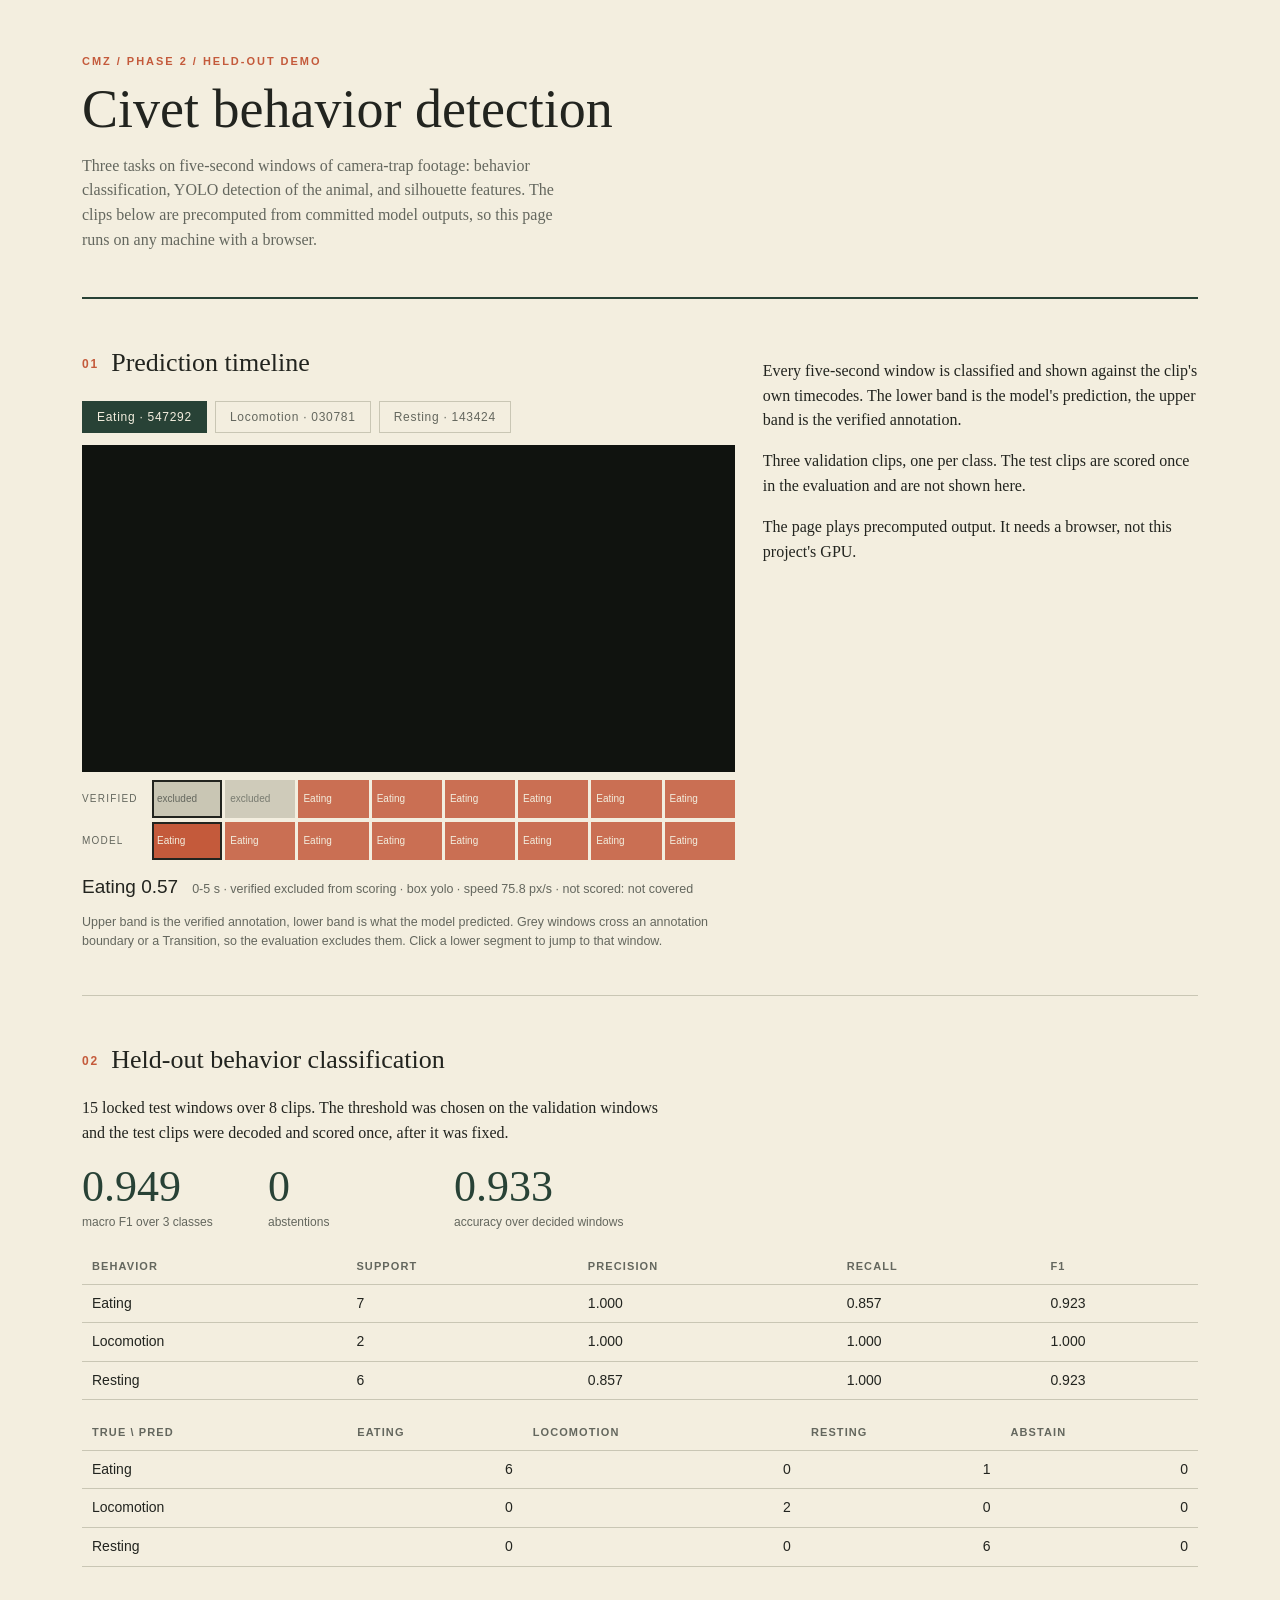
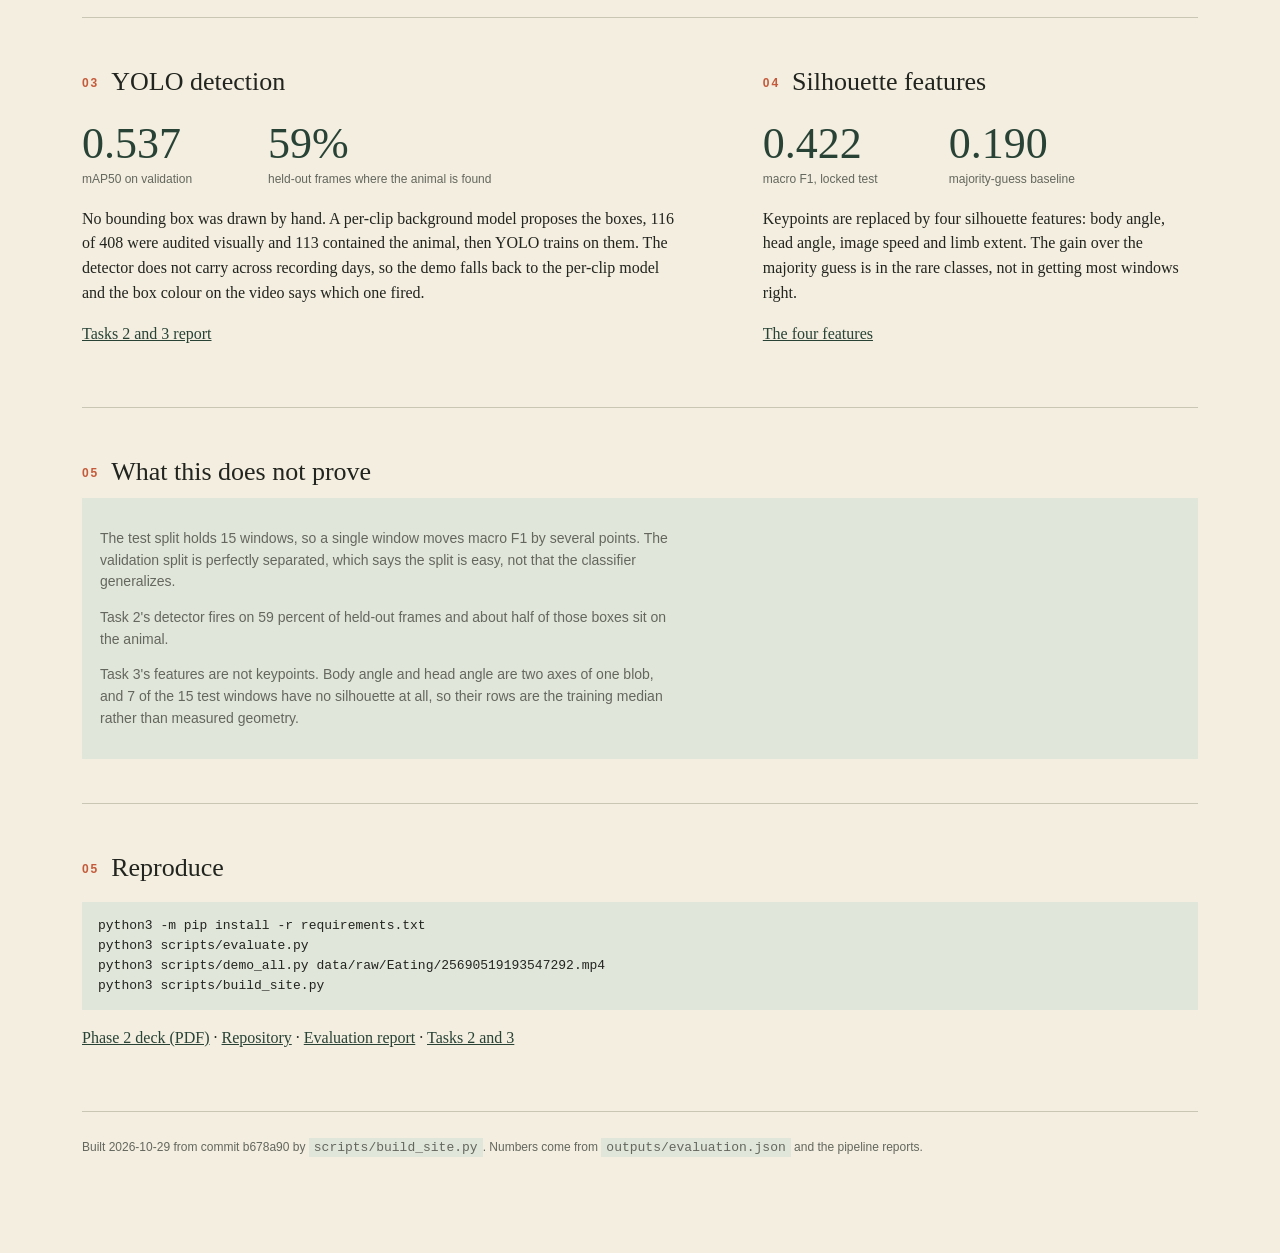
==== site/index.html @ 17f4cde3 "feat: publish a static demo site for the presentation The demo needs the GPU, torch, ultralytics and" ====
<!doctype html>
<html lang="en">
<head>
<meta charset="utf-8">
<meta name="viewport" content="width=device-width, initial-scale=1">
<title>Civet behavior detection: held-out demo</title>
<style>
  :root { --bg:#F3EEDF; --panel:#E1E6DA; --forest:#284236; --rust:#C45A3B; --moss:#87966F;
           --ink:#22241F; --muted:#64675E; --rule:#C9C6B4; }
  * { box-sizing:border-box; }
  body { margin:0; background:var(--bg); color:var(--ink);
    font:16px/1.55 "Iowan Old Style", "Palatino Linotype", Palatino, Georgia, serif; }
  .serif { font-family:inherit; }
  .sans { font-family:"Helvetica Neue", Inter, system-ui, sans-serif; }
  .wrap { max-width:1180px; margin:0 auto; padding:0 32px 96px; }
  header { padding:56px 0 28px; border-bottom:2px solid var(--forest); }
  .kicker { font:600 11px/1 "Helvetica Neue", sans-serif; letter-spacing:.18em;
    text-transform:uppercase; color:var(--rust); }
  h1 { font-size:clamp(34px,4.4vw,54px); line-height:1.05; margin:14px 0 12px; font-weight:400; }
  .lead { max-width:62ch; color:var(--muted); }
  h2 { font-size:26px; font-weight:400; margin:0 0 6px; }
  h2 .num { color:var(--rust); font:600 12px/1 "Helvetica Neue", sans-serif;
    letter-spacing:.16em; margin-right:12px; vertical-align:3px; }
  section { padding:44px 0; border-bottom:1px solid var(--rule); }
  section p { max-width:74ch; }
  .row { display:grid; grid-template-columns:1.35fr .9fr; gap:28px; align-items:start; }
  @media (max-width:900px) { .row { grid-template-columns:1fr; } }
  .tabs { display:flex; gap:8px; flex-wrap:wrap; margin:18px 0 12px; }
  .tab { font:500 12px/1 "Helvetica Neue", sans-serif; letter-spacing:.06em; padding:9px 14px;
    border:1px solid var(--rule); background:transparent; color:var(--muted); cursor:pointer; }
  .tab.on { background:var(--forest); border-color:var(--forest); color:var(--bg); }
  .stage { display:none; }
  .stage.on { display:block; }
  video { width:100%; display:block; background:#10130F; }
  .timeline { margin-top:8px; display:grid; gap:4px; }
  .band { display:grid; grid-template-columns:62px 1fr; gap:8px; align-items:center; }
  .bl { font:500 10px/1 "Helvetica Neue", sans-serif; letter-spacing:.12em; text-transform:uppercase;
    color:var(--muted); }
  .segs { display:flex; gap:3px; }
  .seg { flex:1 1 0; height:38px; border:0; padding:0 5px; cursor:pointer; background:var(--c);
    color:#F3EEDF; font:500 10px/1.15 "Helvetica Neue", sans-serif; text-align:left;
    display:flex; align-items:center; overflow:hidden; opacity:.85; }
  .seg.excluded { background:var(--rule); color:var(--muted); cursor:default; }
  .seg.current { opacity:1; outline:2px solid var(--ink); outline-offset:-2px; }
  .readout { display:flex; align-items:baseline; gap:14px; flex-wrap:wrap; margin-top:12px;
    font-family:"Helvetica Neue", sans-serif; }
  .readout b { font-size:19px; font-weight:500; color:var(--ink); }
  .readout span { font-size:12.5px; line-height:1.5; color:var(--muted); }
  .readout .meta { flex:1 1 300px; }
  table { width:100%; border-collapse:collapse; margin:16px 0 6px;
    font:14px/1.4 "Helvetica Neue", sans-serif; }
  th, td { text-align:left; padding:9px 10px; border-bottom:1px solid var(--rule); }
  th { font-size:11px; letter-spacing:.1em; text-transform:uppercase; color:var(--muted);
    font-weight:600; }
  td.num { text-align:right; font-variant-numeric:tabular-nums; }
  td.dim { color:var(--muted); }
  .big { display:flex; gap:36px; flex-wrap:wrap; margin:20px 0 8px; }
  .big div { min-width:150px; }
  .big b { display:block; font-size:44px; line-height:1; font-weight:400; color:var(--forest); }
  .big span { font:12px/1.4 "Helvetica Neue", sans-serif; color:var(--muted); }
  .note { background:var(--panel); padding:16px 18px; font-size:14px; color:var(--muted);
    font-family:"Helvetica Neue", sans-serif; }
  code { font:13px/1.4 ui-monospace, "SF Mono", Menlo, monospace; background:var(--panel);
    padding:2px 5px; }
  pre { background:var(--panel); padding:14px 16px; overflow:auto; font-size:13px; }
  footer { padding-top:26px; font:12px/1.6 "Helvetica Neue", sans-serif; color:var(--muted); }
  a { color:var(--forest); }
</style>
</head>
<body>
<div class="wrap">
<header>
  <div class="kicker">CMZ / Phase 2 / held-out demo</div>
  <h1>Civet behavior detection</h1>
  <p class="lead">Three tasks on five-second windows of camera-trap footage: behavior
  classification, YOLO detection of the animal, and silhouette features. The clips below
  are precomputed from committed model outputs, so this page runs on any machine with a browser.</p>
</header>

<section>
  <div class="row">
    <div>
      <h2><span class="num">01</span>Prediction timeline</h2>
      <div class="tabs"><button class="tab" data-clip="25690519193547292" title="25690519193547292">Eating &middot; 547292</button>
<button class="tab" data-clip="25690518091030781" title="25690518091030781">Locomotion &middot; 030781</button>
<button class="tab" data-clip="25690519195143424" title="25690519195143424">Resting &middot; 143424</button></div>
      <div class="stage" data-clip="25690519193547292">
  <video src="media/25690519193547292.mp4" muted loop playsinline preload="metadata"></video>
  <div class="timeline">
    <div class="band"><span class="bl">verified</span><div class="segs"><span class="seg excluded" title="0.0-5.0 s: not_covered"><span>excluded</span></span><span class="seg excluded" title="5.0-10.0 s: not_covered"><span>excluded</span></span><span class="seg" style="--c:#C45A3B" title="10.0-15.0 s: Eating"><span>Eating</span></span><span class="seg" style="--c:#C45A3B" title="15.0-20.0 s: Eating"><span>Eating</span></span><span class="seg" style="--c:#C45A3B" title="20.0-25.0 s: Eating"><span>Eating</span></span><span class="seg" style="--c:#C45A3B" title="25.0-30.0 s: Eating"><span>Eating</span></span><span class="seg" style="--c:#C45A3B" title="30.0-35.0 s: Eating"><span>Eating</span></span><span class="seg" style="--c:#C45A3B" title="35.0-40.0 s: Eating"><span>Eating</span></span></div></div>
    <div class="band"><span class="bl">model</span><div class="segs"><button class="seg" data-at="0.0" style="--c:#C45A3B" title="0.0-5.0 s: Eating 0.57"><span>Eating</span></button><button class="seg" data-at="5.0" style="--c:#C45A3B" title="5.0-10.0 s: Eating 0.71"><span>Eating</span></button><button class="seg" data-at="10.0" style="--c:#C45A3B" title="10.0-15.0 s: Eating 0.71"><span>Eating</span></button><button class="seg" data-at="15.0" style="--c:#C45A3B" title="15.0-20.0 s: Eating 0.71"><span>Eating</span></button><button class="seg" data-at="20.0" style="--c:#C45A3B" title="20.0-25.0 s: Eating 0.70"><span>Eating</span></button><button class="seg" data-at="25.0" style="--c:#C45A3B" title="25.0-30.0 s: Eating 0.65"><span>Eating</span></button><button class="seg" data-at="30.0" style="--c:#C45A3B" title="30.0-35.0 s: Eating 0.69"><span>Eating</span></button><button class="seg" data-at="35.0" style="--c:#C45A3B" title="35.0-40.0 s: Eating 0.67"><span>Eating</span></button></div></div>
  </div>
  <div class="readout"><b class="now">-</b><span class="meta"></span></div>
</div>
<div class="stage" data-clip="25690518091030781">
  <video src="media/25690518091030781.mp4" muted loop playsinline preload="metadata"></video>
  <div class="timeline">
    <div class="band"><span class="bl">verified</span><div class="segs"><span class="seg" style="--c:#87966F" title="0.0-5.0 s: Locomotion"><span>Locomotion</span></span><span class="seg excluded" title="5.0-10.0 s: not_covered"><span>excluded</span></span></div></div>
    <div class="band"><span class="bl">model</span><div class="segs"><button class="seg" data-at="0.0" style="--c:#87966F" title="0.0-5.0 s: Locomotion 0.48"><span>Locomotion</span></button><button class="seg" data-at="5.0" style="--c:#87966F" title="5.0-10.0 s: Locomotion 0.49"><span>Locomotion</span></button></div></div>
  </div>
  <div class="readout"><b class="now">-</b><span class="meta"></span></div>
</div>
<div class="stage" data-clip="25690519195143424">
  <video src="media/25690519195143424.mp4" muted loop playsinline preload="metadata"></video>
  <div class="timeline">
    <div class="band"><span class="bl">verified</span><div class="segs"><span class="seg excluded" title="0.0-5.0 s: not_covered"><span>excluded</span></span><span class="seg excluded" title="5.0-10.0 s: not_covered"><span>excluded</span></span><span class="seg excluded" title="10.0-15.0 s: non_class_label"><span>excluded</span></span><span class="seg excluded" title="15.0-20.0 s: non_class_label"><span>excluded</span></span><span class="seg excluded" title="20.0-25.0 s: not_covered"><span>excluded</span></span><span class="seg" style="--c:#284236" title="25.0-30.0 s: Resting"><span>Resting</span></span><span class="seg" style="--c:#284236" title="30.0-35.0 s: Resting"><span>Resting</span></span><span class="seg" style="--c:#284236" title="35.0-40.0 s: Resting"><span>Resting</span></span></div></div>
    <div class="band"><span class="bl">model</span><div class="segs"><button class="seg" data-at="0.0" style="--c:#284236" title="0.0-5.0 s: Resting 0.80"><span>Resting</span></button><button class="seg" data-at="5.0" style="--c:#284236" title="5.0-10.0 s: Resting 0.84"><span>Resting</span></button><button class="seg" data-at="10.0" style="--c:#284236" title="10.0-15.0 s: Resting 0.84"><span>Resting</span></button><button class="seg" data-at="15.0" style="--c:#284236" title="15.0-20.0 s: Resting 0.87"><span>Resting</span></button><button class="seg" data-at="20.0" style="--c:#284236" title="20.0-25.0 s: Resting 0.85"><span>Resting</span></button><button class="seg" data-at="25.0" style="--c:#284236" title="25.0-30.0 s: Resting 0.86"><span>Resting</span></button><button class="seg" data-at="30.0" style="--c:#284236" title="30.0-35.0 s: Resting 0.85"><span>Resting</span></button><button class="seg" data-at="35.0" style="--c:#284236" title="35.0-40.0 s: Resting 0.84"><span>Resting</span></button></div></div>
  </div>
  <div class="readout"><b class="now">-</b><span class="meta"></span></div>
</div>
      <div class="readout"><span>Upper band is the verified annotation, lower band is what the model
      predicted. Grey windows cross an annotation boundary or a Transition, so the evaluation
      excludes them. Click a lower segment to jump to that window.</span></div>
    </div>
    <div>
      <p>Every five-second window is classified and shown against the clip's own timecodes.
      The lower band is the model's prediction, the upper band is the verified annotation.</p>
      <p>Three validation clips, one per class. The test clips are scored once in the evaluation
      and are not shown here.</p>
      <p>The page plays precomputed output. It needs a browser, not this project's GPU.</p>
    </div>
  </div>
</section>

<section>
  <h2><span class="num">02</span>Held-out behavior classification</h2>
  <p>15 locked test windows over 8 clips. The threshold was chosen on the validation
  windows and the test clips were decoded and scored once, after it was fixed.</p>
  <div class="big">
    <div><b>0.949</b><span>macro F1 over 3 classes</span></div>
    <div><b>0</b><span>abstentions</span></div>
    <div><b>0.933</b><span>accuracy over decided windows</span></div>
  </div>
  <table>
    <thead><tr><th>Behavior</th><th>Support</th><th>Precision</th><th>Recall</th><th>F1</th></tr></thead>
    <tbody><tr><td>Eating</td><td>7</td><td>1.000</td><td>0.857</td><td>0.923</td></tr>
<tr><td>Locomotion</td><td>2</td><td>1.000</td><td>1.000</td><td>1.000</td></tr>
<tr><td>Resting</td><td>6</td><td>0.857</td><td>1.000</td><td>0.923</td></tr></tbody>
  </table>
  <table>
    <thead><tr><th>true \ pred</th><th class=num>Eating</th><th class=num>Locomotion</th><th class=num>Resting</th><th class=num>abstain</th></tr></thead>
    <tbody><tr><td>Eating</td><td class=num>6</td><td class=num>0</td><td class=num>1</td><td class=num>0</td></tr>
<tr><td>Locomotion</td><td class=num>0</td><td class=num>2</td><td class=num>0</td><td class=num>0</td></tr>
<tr><td>Resting</td><td class=num>0</td><td class=num>0</td><td class=num>6</td><td class=num>0</td></tr></tbody>
  </table>
</section>

<section>
  <div class="row">
    <div>
      <h2><span class="num">03</span>YOLO detection</h2>
      <div class="big">
        <div><b>0.537</b><span>mAP50 on validation</span></div>
        <div><b>59%</b><span>held-out frames where the animal is found</span></div>
      </div>
      <p>No bounding box was drawn by hand. A per-clip background model proposes the boxes,
      116 of 408 were audited visually and 113 contained the animal, then YOLO trains on them.
      The detector does not carry across recording days, so the demo falls back to the per-clip
      model and the box colour on the video says which one fired.</p>
      <p><a href="https://github.com/ChindanaiNaKub/civet-behavior-detection/blob/main/docs/TASKS-2-AND-3.md">Tasks 2 and 3 report</a></p>
    </div>
    <div>
      <h2><span class="num">04</span>Silhouette features</h2>
      <div class="big">
        <div><b>0.422</b><span>macro F1, locked test</span></div>
        <div><b>0.190</b><span>majority-guess baseline</span></div>
      </div>
      <p>Keypoints are replaced by four silhouette features: body angle, head angle, image
      speed and limb extent. The gain over the majority guess is in the rare classes, not in
      getting most windows right.</p>
      <p><a href="https://github.com/ChindanaiNaKub/civet-behavior-detection/blob/main/docs/FEATURES.md">The four features</a></p>
    </div>
  </div>
</section>

<section>
  <h2><span class="num">05</span>What this does not prove</h2>
  <div class="note">
    <p>The test split holds 15 windows, so a single window moves macro F1 by several
    points. The validation split is perfectly separated, which says the split is easy, not that
    the classifier generalizes.</p>
    <p>Task 2's detector fires on 59 percent of held-out frames and about
    half of those boxes sit on the animal.</p>
    <p>Task 3's features are not keypoints. Body angle and head angle are two axes of one blob,
    and 7 of the 15 test windows have no
    silhouette at all, so their rows are the training median rather than measured geometry.</p>
  </div>
</section>

<section>
  <h2><span class="num">05</span>Reproduce</h2>
  <pre>python3 -m pip install -r requirements.txt
python3 scripts/evaluate.py
python3 scripts/demo_all.py data/raw/Eating/25690519193547292.mp4
python3 scripts/build_site.py</pre>
  <p><a href="CMZ-Phase-2-Presentation.pdf">Phase 2 deck (PDF)</a> ·
  <a href="https://github.com/ChindanaiNaKub/civet-behavior-detection">Repository</a> ·
  <a href="https://github.com/ChindanaiNaKub/civet-behavior-detection/blob/main/docs/EVALUATION-REPORT.md">Evaluation report</a> ·
  <a href="https://github.com/ChindanaiNaKub/civet-behavior-detection/blob/main/docs/TASKS-2-AND-3.md">Tasks 2 and 3</a></p>
</section>

<footer>Built 2026-10-29 from commit b678a90 by <code>scripts/build_site.py</code>.
Numbers come from <code>outputs/evaluation.json</code> and the pipeline reports.</footer>
</div>
<script>
const CLIPS = [{"id":"25690519193547292","path":"/home/prab/Documents/cmu/image_processing/group/civet-behavior-detection/data/raw/Eating/25690519193547292.mp4","group":"Eating","duration":68.84,"rendered_s":40.0,"windows":[{"start":0.0,"end":5.0,"label":"Eating","leaned":"Eating","confidence":0.573,"probabilities":[0.573,0.353,0.074],"verified":null,"excluded":"not_covered","box":[1026,752,1509,938],"source":"yolo","detector_conf":0.901,"features":{"body_angle_deg":21.8,"head_angle_deg":29.7,"speed_px_s":75.8,"limb_extent_px":178.5,"box_area_px":85904.0}},{"start":5.0,"end":10.0,"label":"Eating","leaned":"Eating","confidence":0.706,"probabilities":[0.706,0.264,0.03],"verified":null,"excluded":"not_covered","box":[750,588,882,766],"source":"motion","detector_conf":0.0,"features":{"body_angle_deg":50.2,"head_angle_deg":71.1,"speed_px_s":42.0,"limb_extent_px":109.9,"box_area_px":27840.0}},{"start":10.0,"end":15.0,"label":"Eating","leaned":"Eating","confidence":0.71,"probabilities":[0.71,0.252,0.038],"verified":"Eating","excluded":"","box":null,"source":"none","detector_conf":0.0,"features":{"body_angle_deg":null,"head_angle_deg":null,"speed_px_s":null,"limb_extent_px":null,"box_area_px":null}},{"start":15.0,"end":20.0,"label":"Eating","leaned":"Eating","confidence":0.706,"probabilities":[0.706,0.264,0.03],"verified":"Eating","excluded":"","box":[644,368,700,408],"source":"motion","detector_conf":0.0,"features":{"body_angle_deg":124.9,"head_angle_deg":43.6,"speed_px_s":38.1,"limb_extent_px":51.9,"box_area_px":4188.0}},{"start":20.0,"end":25.0,"label":"Eating","leaned":"Eating","confidence":0.698,"probabilities":[0.698,0.257,0.045],"verified":"Eating","excluded":"","box":null,"source":"none","detector_conf":0.0,"features":{"body_angle_deg":93.8,"head_angle_deg":21.9,"speed_px_s":15.7,"limb_extent_px":59.9,"box_area_px":4834.0}},{"start":25.0,"end":30.0,"label":"Eating","leaned":"Eating","confidence":0.647,"probabilities":[0.647,0.318,0.036],"verified":"Eating","excluded":"","box":null,"source":"none","detector_conf":0.0,"features":{"body_angle_deg":null,"head_angle_deg":null,"speed_px_s":null,"limb_extent_px":null,"box_area_px":null}},{"start":30.0,"end":35.0,"label":"Eating","leaned":"Eating","confidence":0.686,"probabilities":[0.686,0.281,0.032],"verified":"Eating","excluded":"","box":null,"source":"none","detector_conf":0.0,"features":{"body_angle_deg":null,"head_angle_deg":null,"speed_px_s":null,"limb_extent_px":null,"box_area_px":null}},{"start":35.0,"end":40.0,"label":"Eating","leaned":"Eating","confidence":0.666,"probabilities":[0.666,0.296,0.039],"verified":"Eating","excluded":"","box":null,"source":"none","detector_conf":0.0,"features":{"body_angle_deg":null,"head_angle_deg":null,"speed_px_s":null,"limb_extent_px":null,"box_area_px":null}}]},{"id":"25690518091030781","path":"/home/prab/Documents/cmu/image_processing/group/civet-behavior-detection/data/raw/Locomotion/25690518091030781.mp4","group":"Locomotion","duration":10.24,"rendered_s":10.0,"windows":[{"start":0.0,"end":5.0,"label":"Locomotion","leaned":"Locomotion","confidence":0.485,"probabilities":[0.108,0.485,0.407],"verified":"Locomotion","excluded":"","box":[541,892,1019,992],"source":"yolo","detector_conf":0.701,"features":{"body_angle_deg":150.1,"head_angle_deg":76.0,"speed_px_s":287.9,"limb_extent_px":159.1,"box_area_px":85142.0}},{"start":5.0,"end":10.0,"label":"Locomotion","leaned":"Locomotion","confidence":0.488,"probabilities":[0.069,0.488,0.443],"verified":null,"excluded":"not_covered","box":null,"source":"none","detector_conf":0.0,"features":{"body_angle_deg":140.4,"head_angle_deg":144.4,"speed_px_s":187.6,"limb_extent_px":102.9,"box_area_px":43052.0}}]},{"id":"25690519195143424","path":"/home/prab/Documents/cmu/image_processing/group/civet-behavior-detection/data/raw/Resting/25690519195143424.mp4","group":"Resting","duration":122.24,"rendered_s":40.0,"windows":[{"start":0.0,"end":5.0,"label":"Resting","leaned":"Resting","confidence":0.802,"probabilities":[0.024,0.174,0.802],"verified":null,"excluded":"not_covered","box":[854,186,1070,284],"source":"motion","detector_conf":0.0,"features":{"body_angle_deg":179.6,"head_angle_deg":159.1,"speed_px_s":1.6,"limb_extent_px":98.0,"box_area_px":22000.0}},{"start":5.0,"end":10.0,"label":"Resting","leaned":"Resting","confidence":0.837,"probabilities":[0.021,0.142,0.837],"verified":null,"excluded":"not_covered","box":[783,144,1041,312],"source":"yolo","detector_conf":0.839,"features":{"body_angle_deg":9.3,"head_angle_deg":123.5,"speed_px_s":22.2,"limb_extent_px":138.2,"box_area_px":53460.0}},{"start":10.0,"end":15.0,"label":"Resting","leaned":"Resting","confidence":0.837,"probabilities":[0.026,0.137,0.837],"verified":null,"excluded":"non_class_label","box":[855,134,1089,304],"source":"yolo","detector_conf":0.805,"features":{"body_angle_deg":169.5,"head_angle_deg":108.0,"speed_px_s":14.1,"limb_extent_px":165.8,"box_area_px":40584.0}},{"start":15.0,"end":20.0,"label":"Resting","leaned":"Resting","confidence":0.866,"probabilities":[0.024,0.11,0.866],"verified":null,"excluded":"non_class_label","box":[871,171,1057,307],"source":"yolo","detector_conf":0.762,"features":{"body_angle_deg":6.0,"head_angle_deg":37.1,"speed_px_s":15.9,"limb_extent_px":129.2,"box_area_px":28600.0}},{"start":20.0,"end":25.0,"label":"Resting","leaned":"Resting","confidence":0.854,"probabilities":[0.02,0.127,0.854],"verified":null,"excluded":"not_covered","box":[860,182,1031,300],"source":"yolo","detector_conf":0.588,"features":{"body_angle_deg":176.2,"head_angle_deg":17.4,"speed_px_s":4.9,"limb_extent_px":95.4,"box_area_px":16920.0}},{"start":25.0,"end":30.0,"label":"Resting","leaned":"Resting","confidence":0.864,"probabilities":[0.022,0.114,0.864],"verified":"Resting","excluded":"","box":[946,184,1042,252],"source":"motion","detector_conf":0.496,"features":{"body_angle_deg":148.8,"head_angle_deg":82.4,"speed_px_s":17.5,"limb_extent_px":76.8,"box_area_px":8402.0}},{"start":30.0,"end":35.0,"label":"Resting","leaned":"Resting","confidence":0.854,"probabilities":[0.024,0.123,0.854],"verified":"Resting","excluded":"","box":[851,186,1054,301],"source":"yolo","detector_conf":0.838,"features":{"body_angle_deg":160.1,"head_angle_deg":57.8,"speed_px_s":7.8,"limb_extent_px":68.9,"box_area_px":6194.0}},{"start":35.0,"end":40.0,"label":"Resting","leaned":"Resting","confidence":0.836,"probabilities":[0.025,0.139,0.836],"verified":"Resting","excluded":"","box":[850,187,1055,302],"source":"yolo","detector_conf":0.711,"features":{"body_angle_deg":null,"head_angle_deg":null,"speed_px_s":null,"limb_extent_px":null,"box_area_px":null}}]}];
const stages = [...document.querySelectorAll('.stage')];
const tabs = [...document.querySelectorAll('.tab')];
let active = CLIPS[0].id;

function show(id) {
  active = id;
  tabs.forEach(t => t.classList.toggle('on', t.dataset.clip === id));
  stages.forEach(s => {
    const on = s.dataset.clip === id;
    s.classList.toggle('on', on);
    const v = s.querySelector('video');
    if (on) { v.play().catch(() => {}); } else { v.pause(); v.currentTime = 0; }
  });
  paint();
}

function rowsOf(id) {
  const clip = CLIPS.find(c => c.id === active);
  return clip.windows;
}

function paint() {
  const stage = stages.find(s => s.dataset.clip === active);
  const video = stage.querySelector('video');
  const rows = rowsOf(active);
  const index = rows.findIndex(r => video.currentTime >= r.start && video.currentTime < r.end);
  const at = index < 0 ? rows.length - 1 : index;
  const row = rows[at];
  stage.querySelectorAll('.seg').forEach(seg => seg.classList.remove('current'));
  stage.querySelectorAll('.segs').forEach(segs => segs.children[at].classList.add('current'));
  stage.querySelector('b.now').textContent = `${row.label} ${row.confidence.toFixed(2)}`;
  stage.querySelector('.meta').textContent =
    `${row.start.toFixed(0)}-${row.end.toFixed(0)} s · verified ${row.verified || 'excluded from scoring'}` +
    ` · box ${row.source}` +
    (row.features.speed_px_s === null ? ' · no silhouette' : ` · speed ${row.features.speed_px_s} px/s`) +
    (row.excluded ? ` · not scored: ${row.excluded.replace('_', ' ')}` : '');
}

tabs.forEach(t => t.addEventListener('click', () => show(t.dataset.clip)));
stages.forEach(s => {
  s.querySelectorAll('.seg').forEach(seg => seg.addEventListener('click', () => {
    s.querySelector('video').currentTime = Number(seg.dataset.at) + 0.4;
    paint();
  }));
  s.querySelector('video').addEventListener('timeupdate', paint);
});
show(CLIPS[0].id);
</script>
</body>
</html>
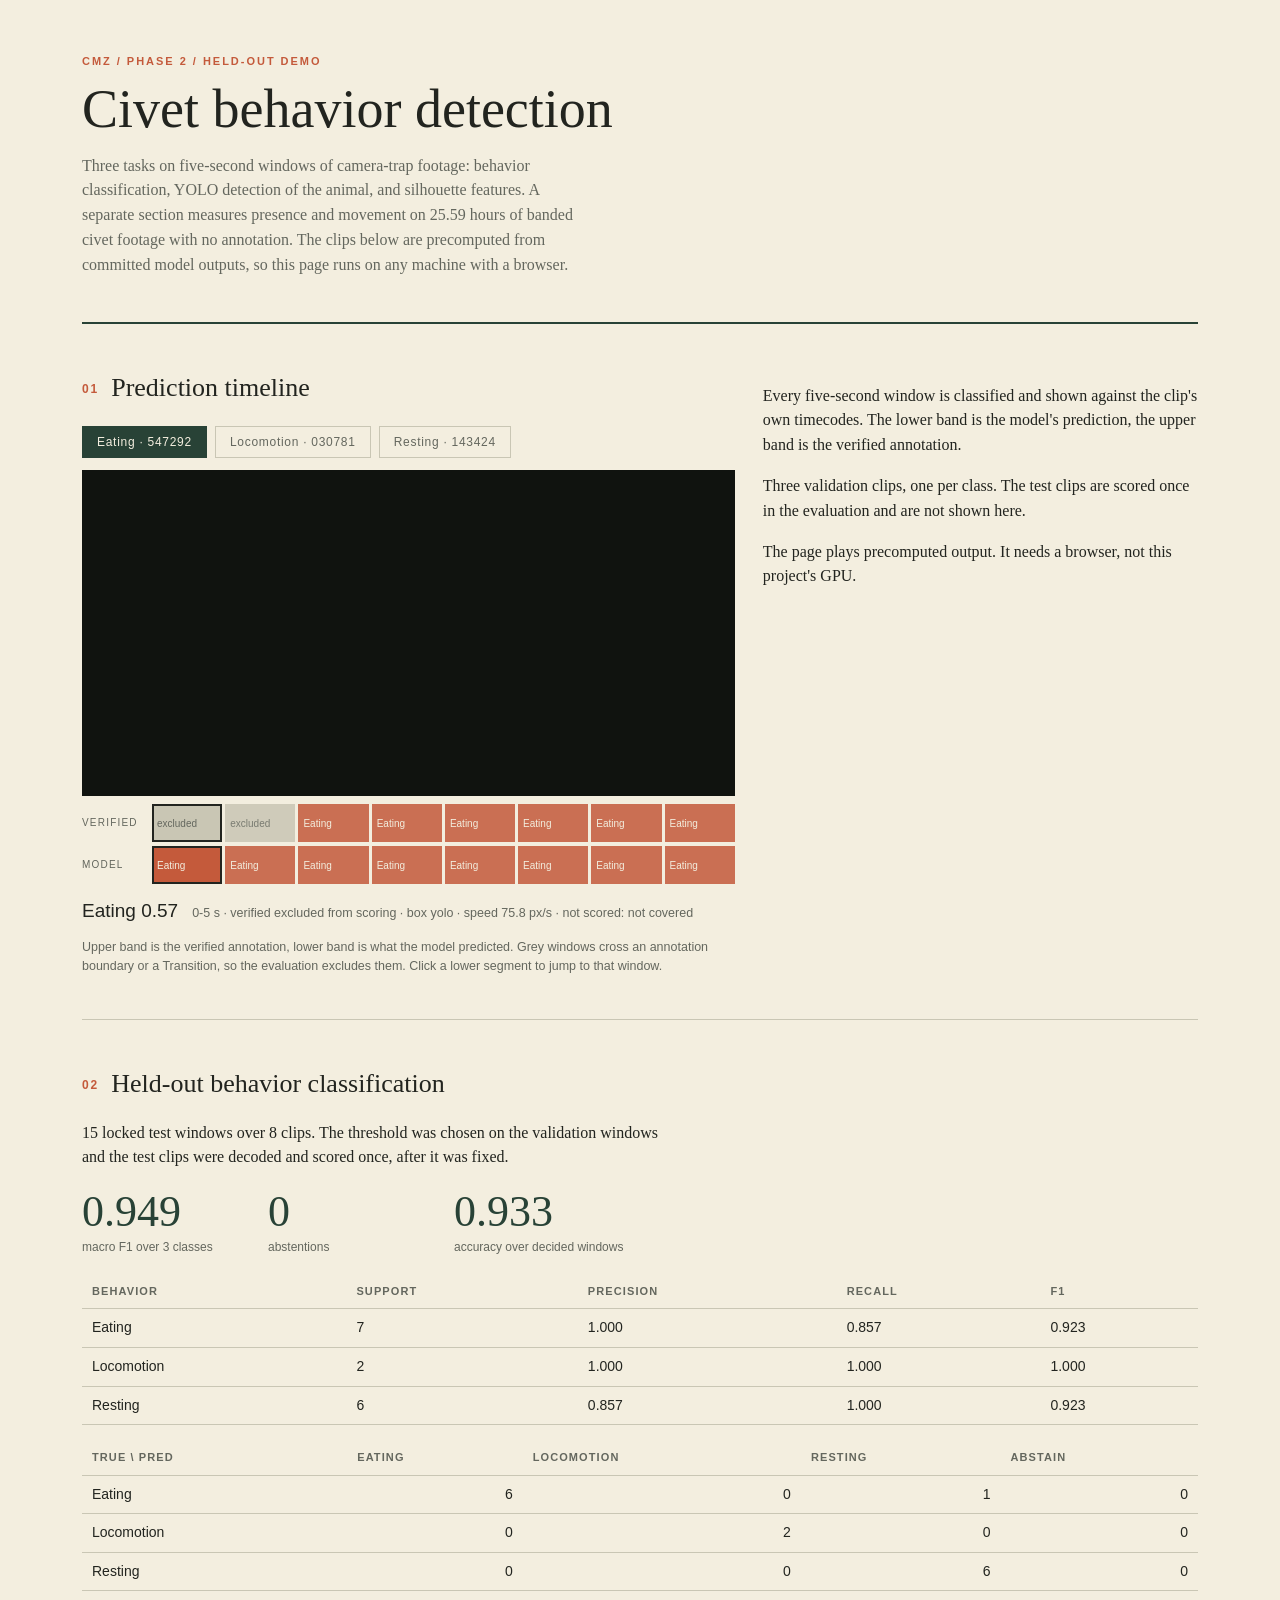
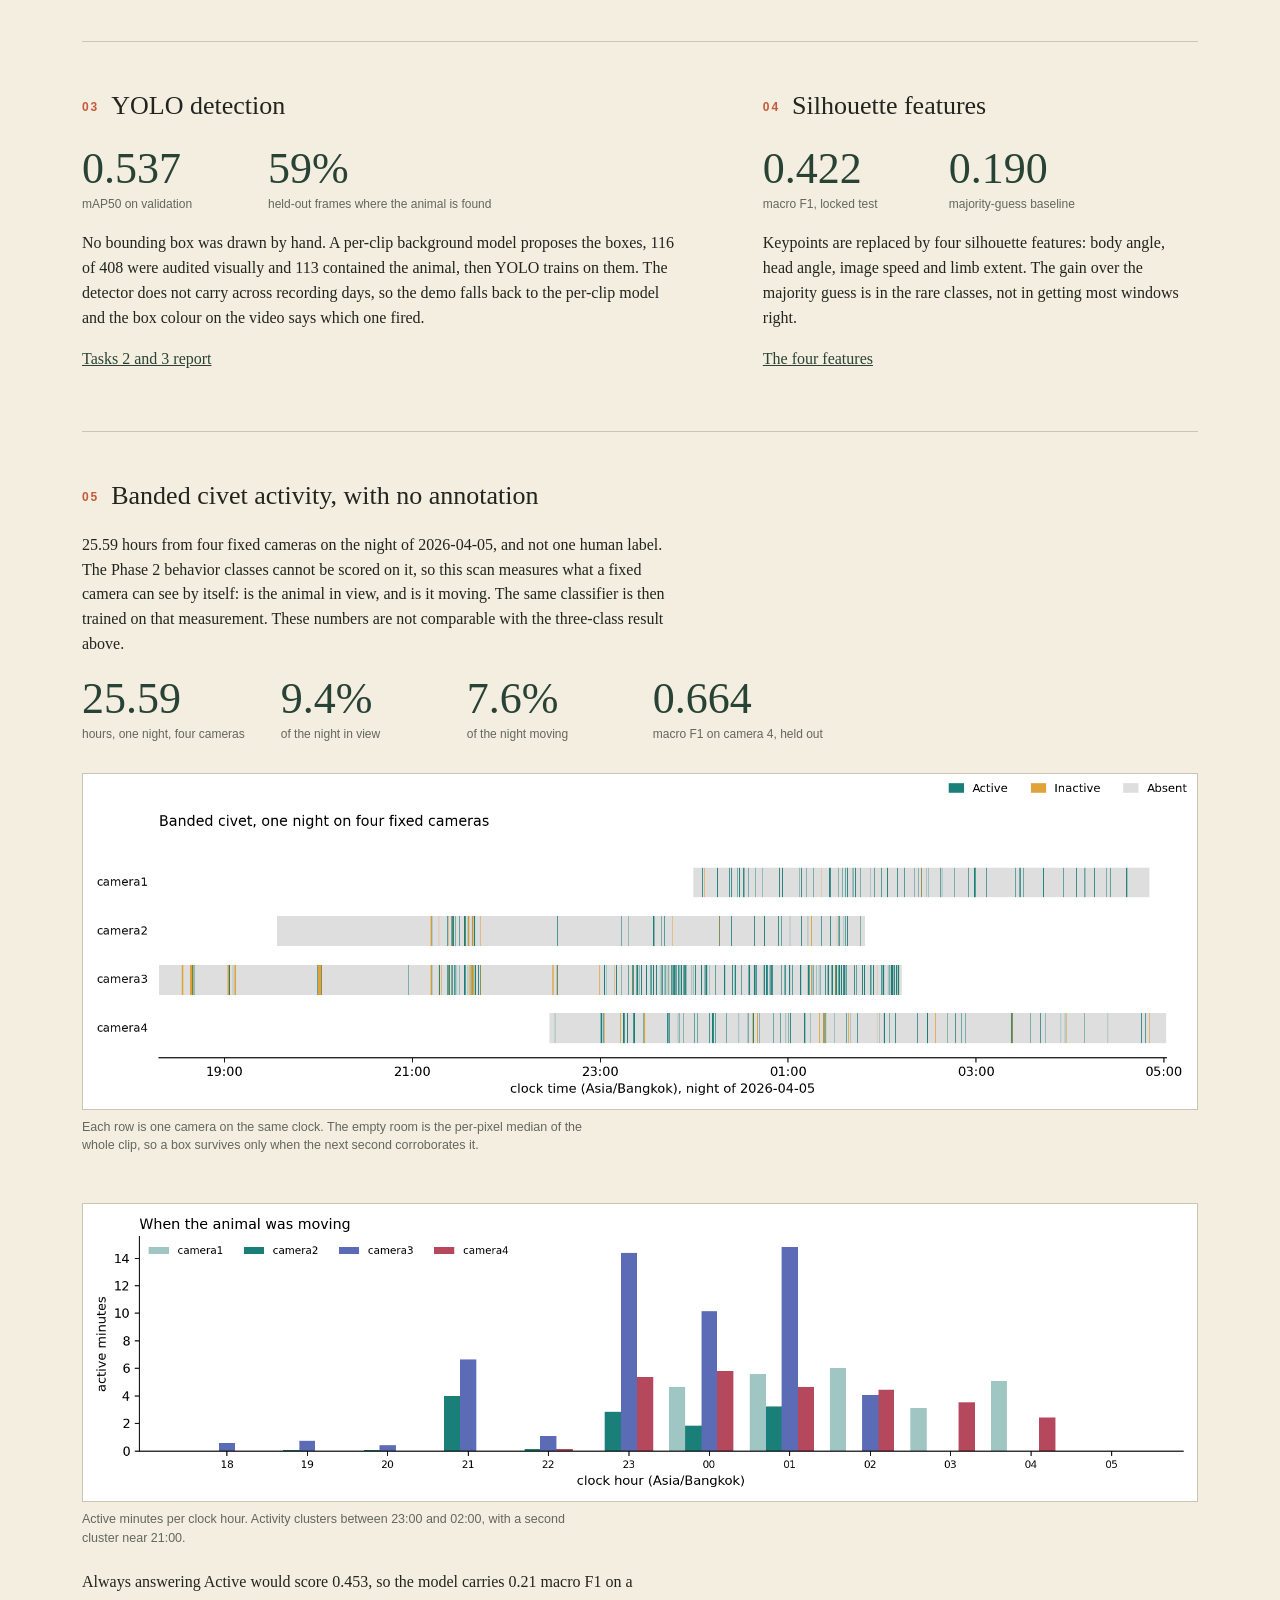
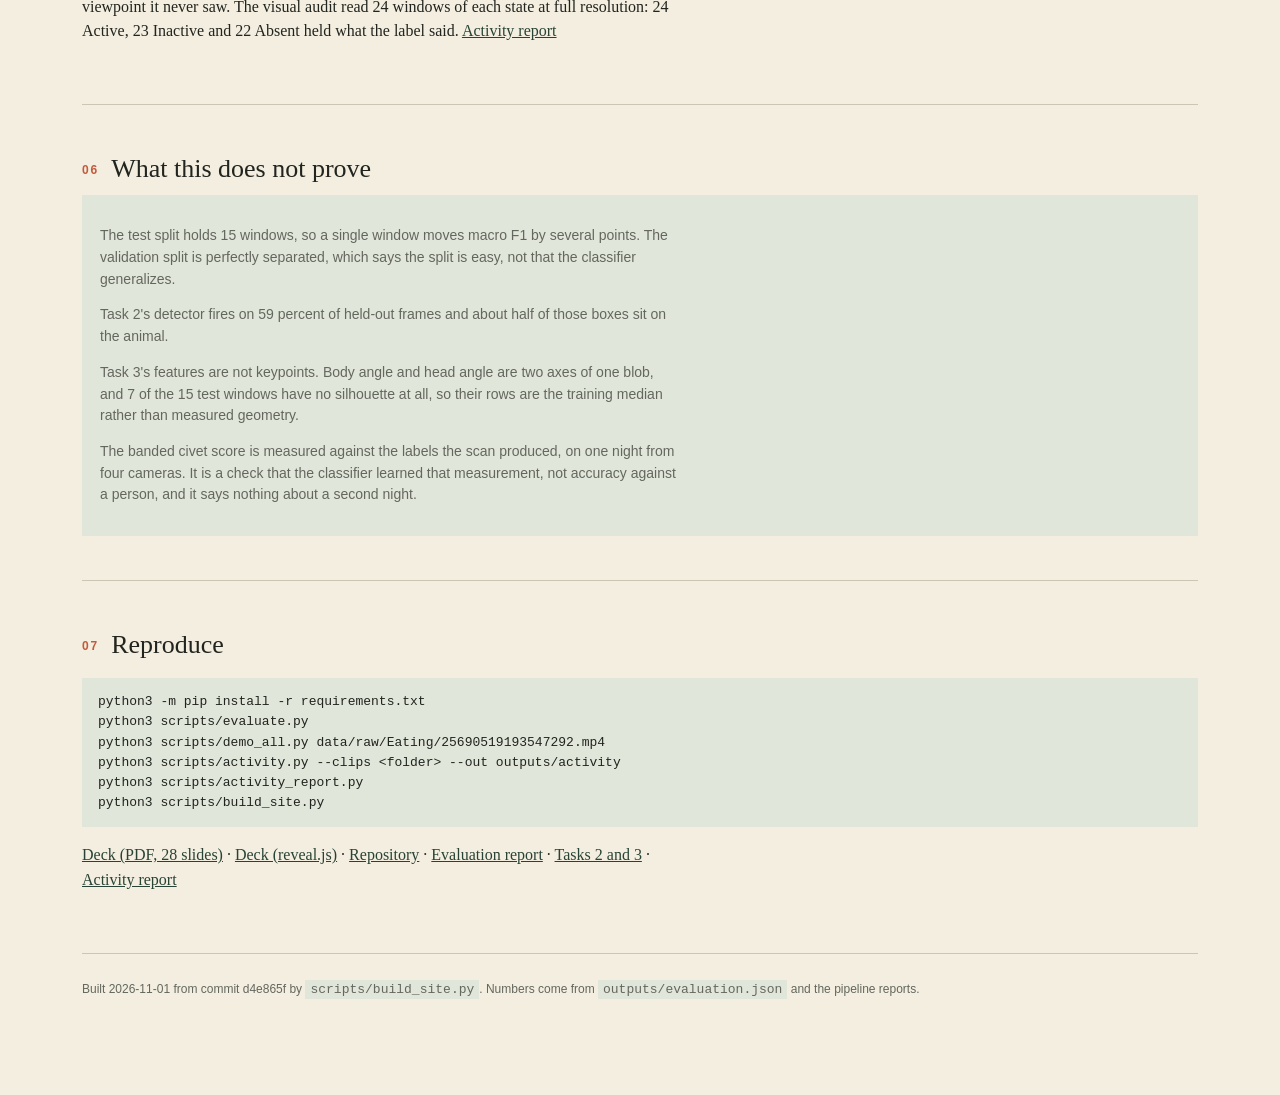
==== commit 7797e9d3: "feat(site): report the banded civet night on the demo page Adds the activity numbers, the two figure" ====
--- a/site/index.html
+++ b/site/index.html
@@ -60,6 +60,10 @@
   .big span { font:12px/1.4 "Helvetica Neue", sans-serif; color:var(--muted); }
   .note { background:var(--panel); padding:16px 18px; font-size:14px; color:var(--muted);
     font-family:"Helvetica Neue", sans-serif; }
+  figure { margin:20px 0 6px; }
+  figure img { width:100%; display:block; border:1px solid var(--rule); }
+  figcaption { margin-top:8px; font:12.5px/1.5 "Helvetica Neue", sans-serif; color:var(--muted); max-width:74ch; }
+  .figgrid { display:grid; gap:22px; }
   code { font:13px/1.4 ui-monospace, "SF Mono", Menlo, monospace; background:var(--panel);
     padding:2px 5px; }
   pre { background:var(--panel); padding:14px 16px; overflow:auto; font-size:13px; }
@@ -73,8 +77,10 @@
   <div class="kicker">CMZ / Phase 2 / held-out demo</div>
   <h1>Civet behavior detection</h1>
   <p class="lead">Three tasks on five-second windows of camera-trap footage: behavior
-  classification, YOLO detection of the animal, and silhouette features. The clips below
-  are precomputed from committed model outputs, so this page runs on any machine with a browser.</p>
+  classification, YOLO detection of the animal, and silhouette features. A separate section
+  measures presence and movement on 25.59 hours of banded civet footage with no annotation.
+  The clips below are precomputed from committed model outputs, so this page runs on any
+  machine with a browser.</p>
 </header>
 
 <section>
@@ -174,7 +180,37 @@
 </section>
 
 <section>
-  <h2><span class="num">05</span>What this does not prove</h2>
+  <h2><span class="num">05</span>Banded civet activity, with no annotation</h2>
+  <p>25.59 hours from four fixed cameras on the night of 2026-04-05, and not one
+  human label. The Phase 2 behavior classes cannot be scored on it, so this scan measures what a fixed
+  camera can see by itself: is the animal in view, and is it moving. The same classifier is then trained
+  on that measurement. These numbers are not comparable with the three-class result above.</p>
+  <div class="big">
+    <div><b>25.59</b><span>hours, one night, four cameras</span></div>
+    <div><b>9.4%</b><span>of the night in view</span></div>
+    <div><b>7.6%</b><span>of the night moving</span></div>
+    <div><b>0.664</b><span>macro F1 on camera 4, held out</span></div>
+  </div>
+  <div class="figgrid">
+    <figure>
+      <img src="media/activity-timeline.png" alt="One night on four fixed cameras. Teal is the animal moving, amber is present and still, grey is absent.">
+      <figcaption>Each row is one camera on the same clock. The empty room is the per-pixel median of the
+      whole clip, so a box survives only when the next second corroborates it.</figcaption>
+    </figure>
+    <figure>
+      <img src="media/activity-by-hour.png" alt="Active minutes per clock hour, four cameras, peaking between 23:00 and 02:00.">
+      <figcaption>Active minutes per clock hour. Activity clusters between 23:00 and 02:00, with a
+      second cluster near 21:00.</figcaption>
+    </figure>
+  </div>
+  <p>Always answering Active would score 0.453, so the model carries 0.21 macro F1
+  on a viewpoint it never saw. The visual audit read 24 windows of each state at full resolution: 24 Active,
+  23 Inactive and 22 Absent held what the label said.
+  <a href="https://github.com/ChindanaiNaKub/civet-behavior-detection/blob/main/docs/ACTIVITY-REPORT.md">Activity report</a></p>
+</section>
+
+<section>
+  <h2><span class="num">06</span>What this does not prove</h2>
   <div class="note">
     <p>The test split holds 15 windows, so a single window moves macro F1 by several
     points. The validation split is perfectly separated, which says the split is easy, not that
@@ -184,22 +220,29 @@
     <p>Task 3's features are not keypoints. Body angle and head angle are two axes of one blob,
     and 7 of the 15 test windows have no
     silhouette at all, so their rows are the training median rather than measured geometry.</p>
-  </div>
-</section>
-
-<section>
-  <h2><span class="num">05</span>Reproduce</h2>
+    <p>The banded civet score is measured against the labels the scan produced, on one night from four
+    cameras. It is a check that the classifier learned that measurement, not accuracy against a person,
+    and it says nothing about a second night.</p>
+  </div>
+</section>
+
+<section>
+  <h2><span class="num">07</span>Reproduce</h2>
   <pre>python3 -m pip install -r requirements.txt
 python3 scripts/evaluate.py
 python3 scripts/demo_all.py data/raw/Eating/25690519193547292.mp4
+python3 scripts/activity.py --clips &lt;folder&gt; --out outputs/activity
+python3 scripts/activity_report.py
 python3 scripts/build_site.py</pre>
-  <p><a href="CMZ-Phase-2-Presentation.pdf">Phase 2 deck (PDF)</a> ·
+  <p><a href="https://chindanainakub.github.io/civet-behavior-detection/presentation/CMZ-Phase-2-Deck.pdf">Deck (PDF, 28 slides)</a> ·
+  <a href="https://chindanainakub.github.io/civet-behavior-detection/presentation/">Deck (reveal.js)</a> ·
   <a href="https://github.com/ChindanaiNaKub/civet-behavior-detection">Repository</a> ·
   <a href="https://github.com/ChindanaiNaKub/civet-behavior-detection/blob/main/docs/EVALUATION-REPORT.md">Evaluation report</a> ·
-  <a href="https://github.com/ChindanaiNaKub/civet-behavior-detection/blob/main/docs/TASKS-2-AND-3.md">Tasks 2 and 3</a></p>
-</section>
-
-<footer>Built 2026-10-29 from commit b678a90 by <code>scripts/build_site.py</code>.
+  <a href="https://github.com/ChindanaiNaKub/civet-behavior-detection/blob/main/docs/TASKS-2-AND-3.md">Tasks 2 and 3</a> ·
+  <a href="https://github.com/ChindanaiNaKub/civet-behavior-detection/blob/main/docs/ACTIVITY-REPORT.md">Activity report</a></p>
+</section>
+
+<footer>Built 2026-11-01 from commit d4e865f by <code>scripts/build_site.py</code>.
 Numbers come from <code>outputs/evaluation.json</code> and the pipeline reports.</footer>
 </div>
 <script>
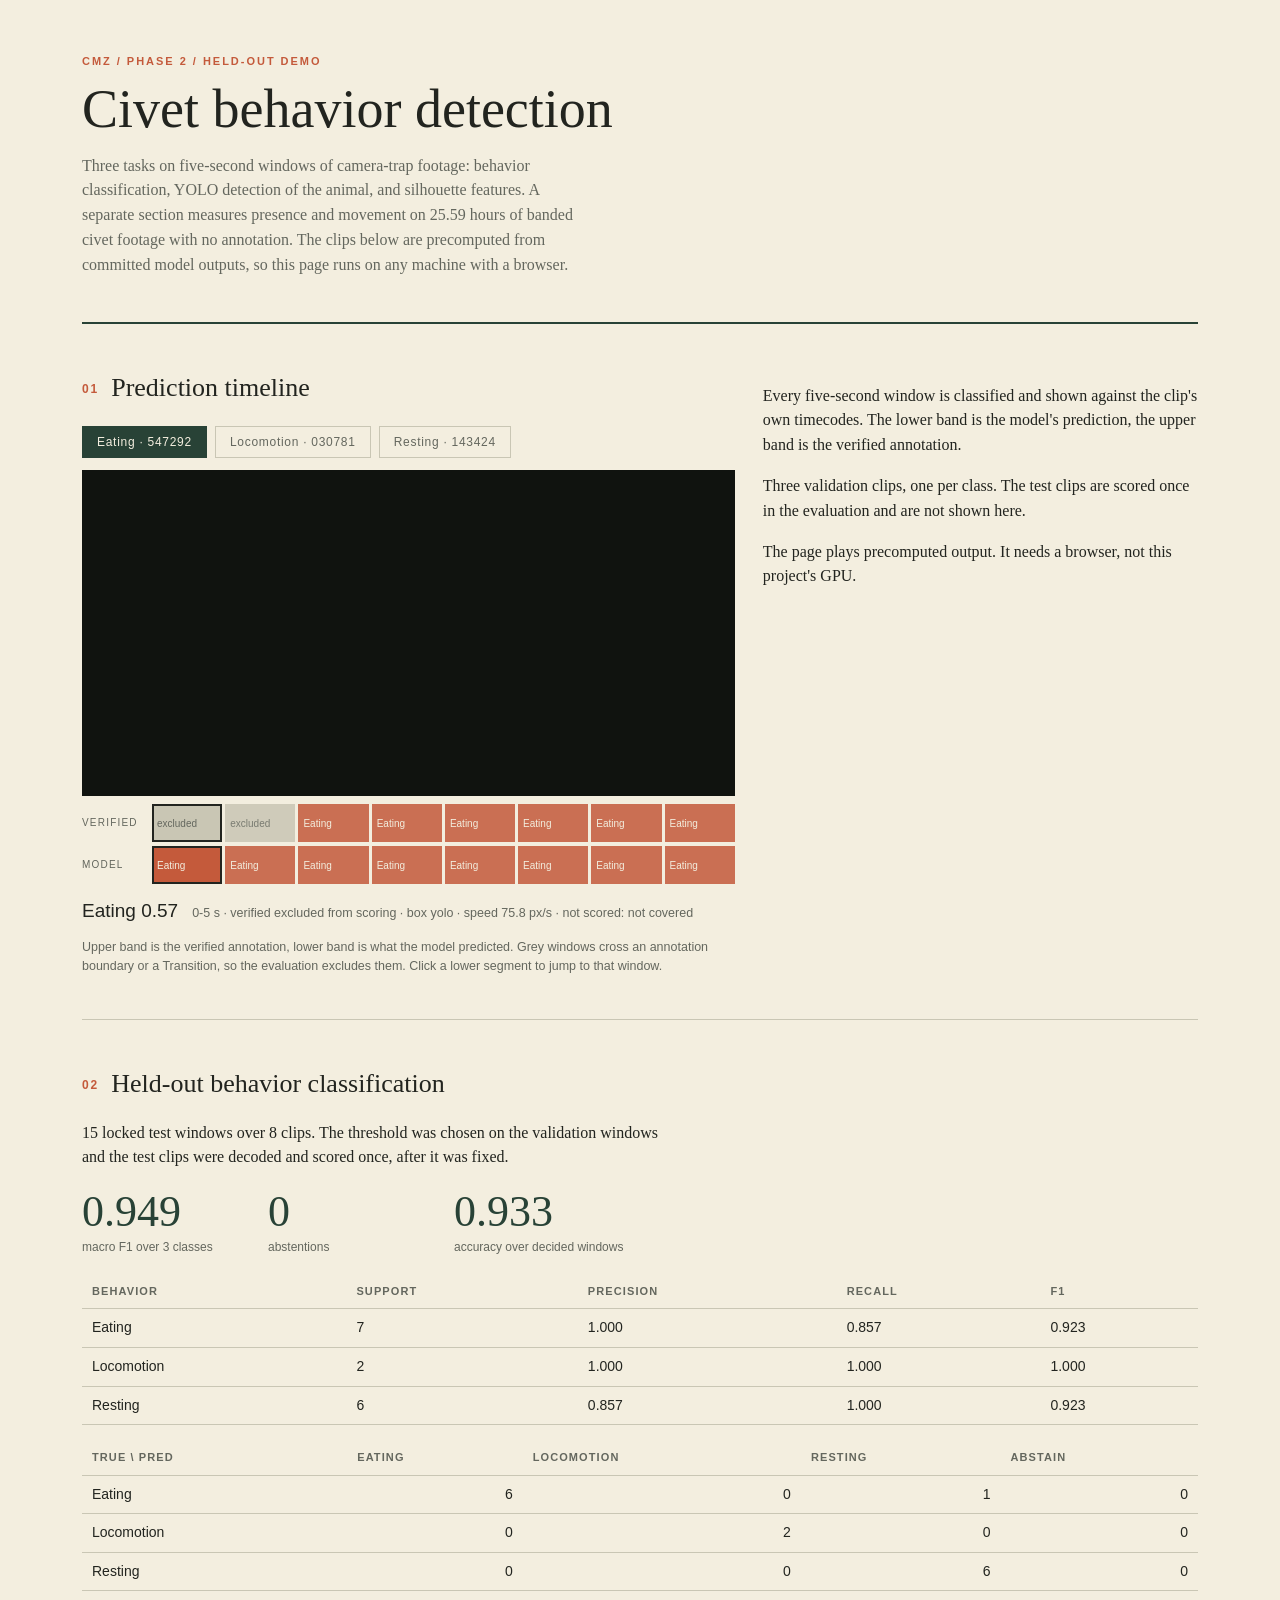
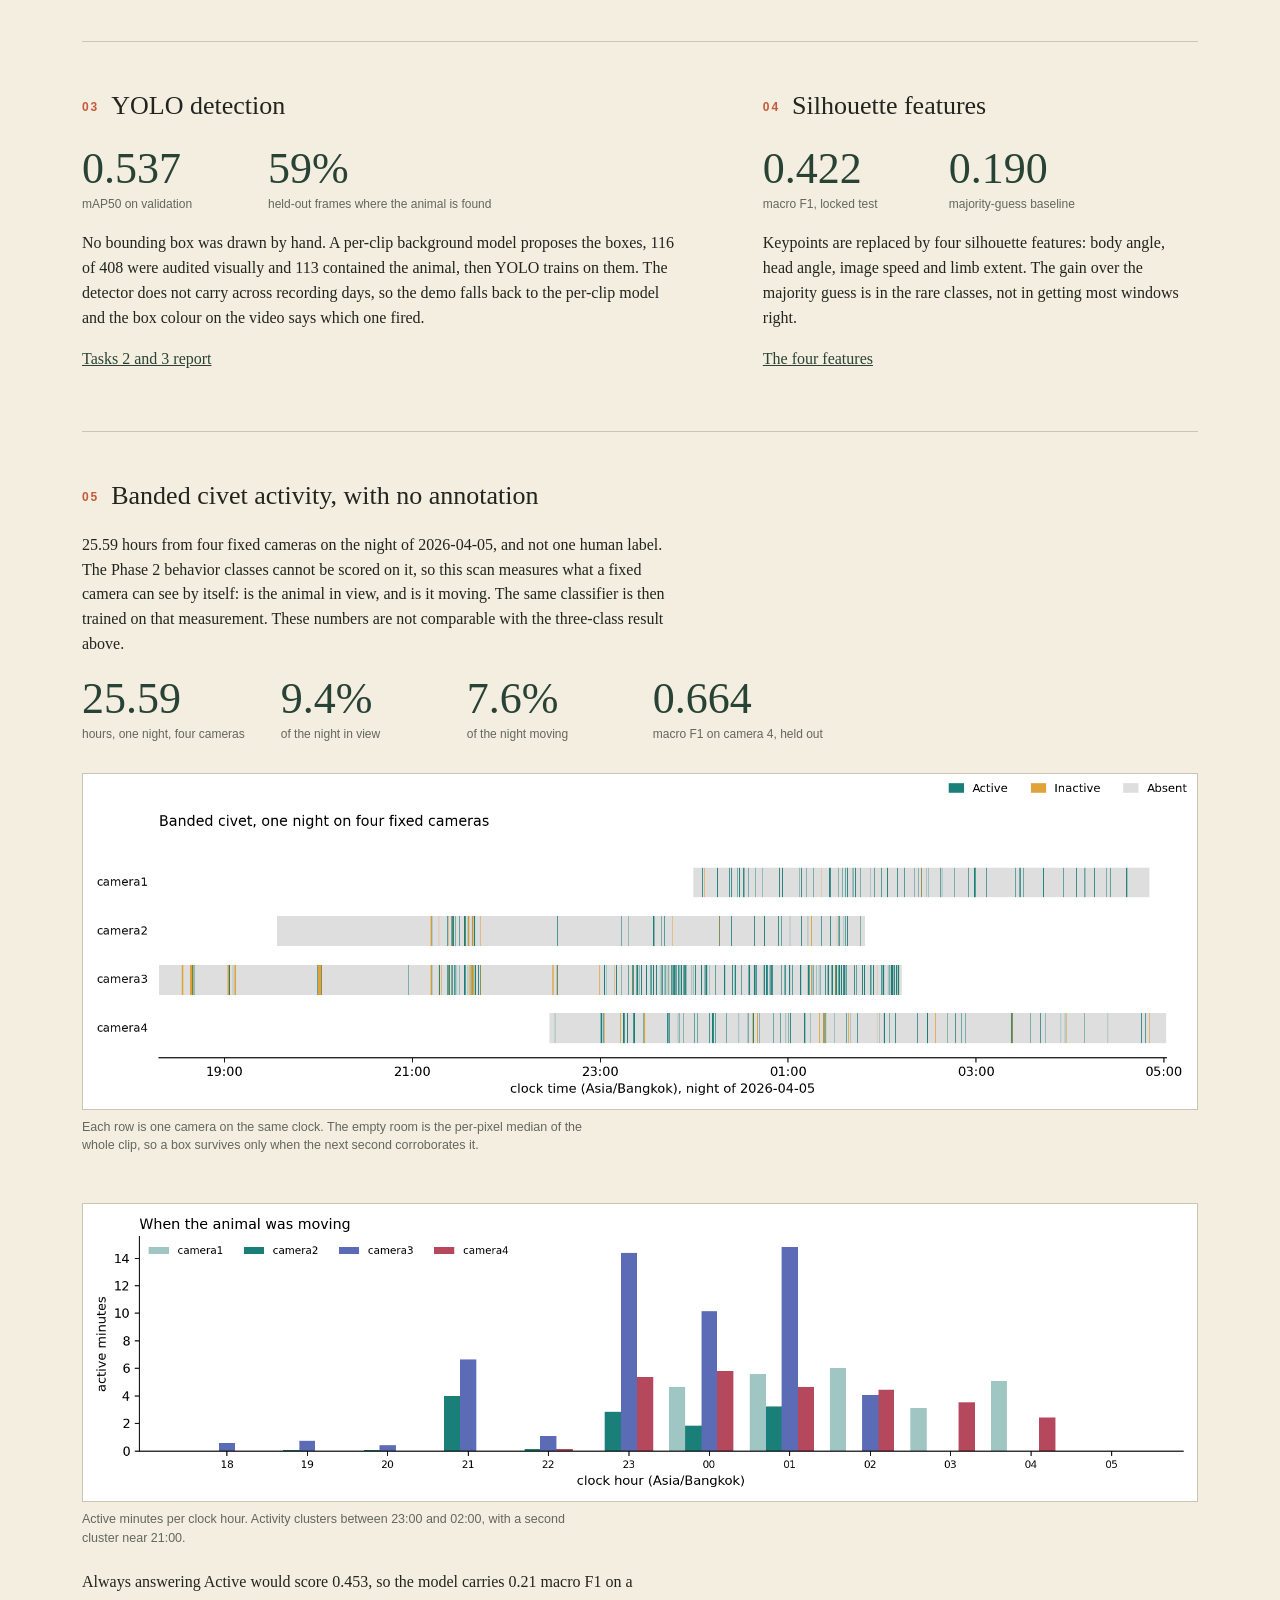
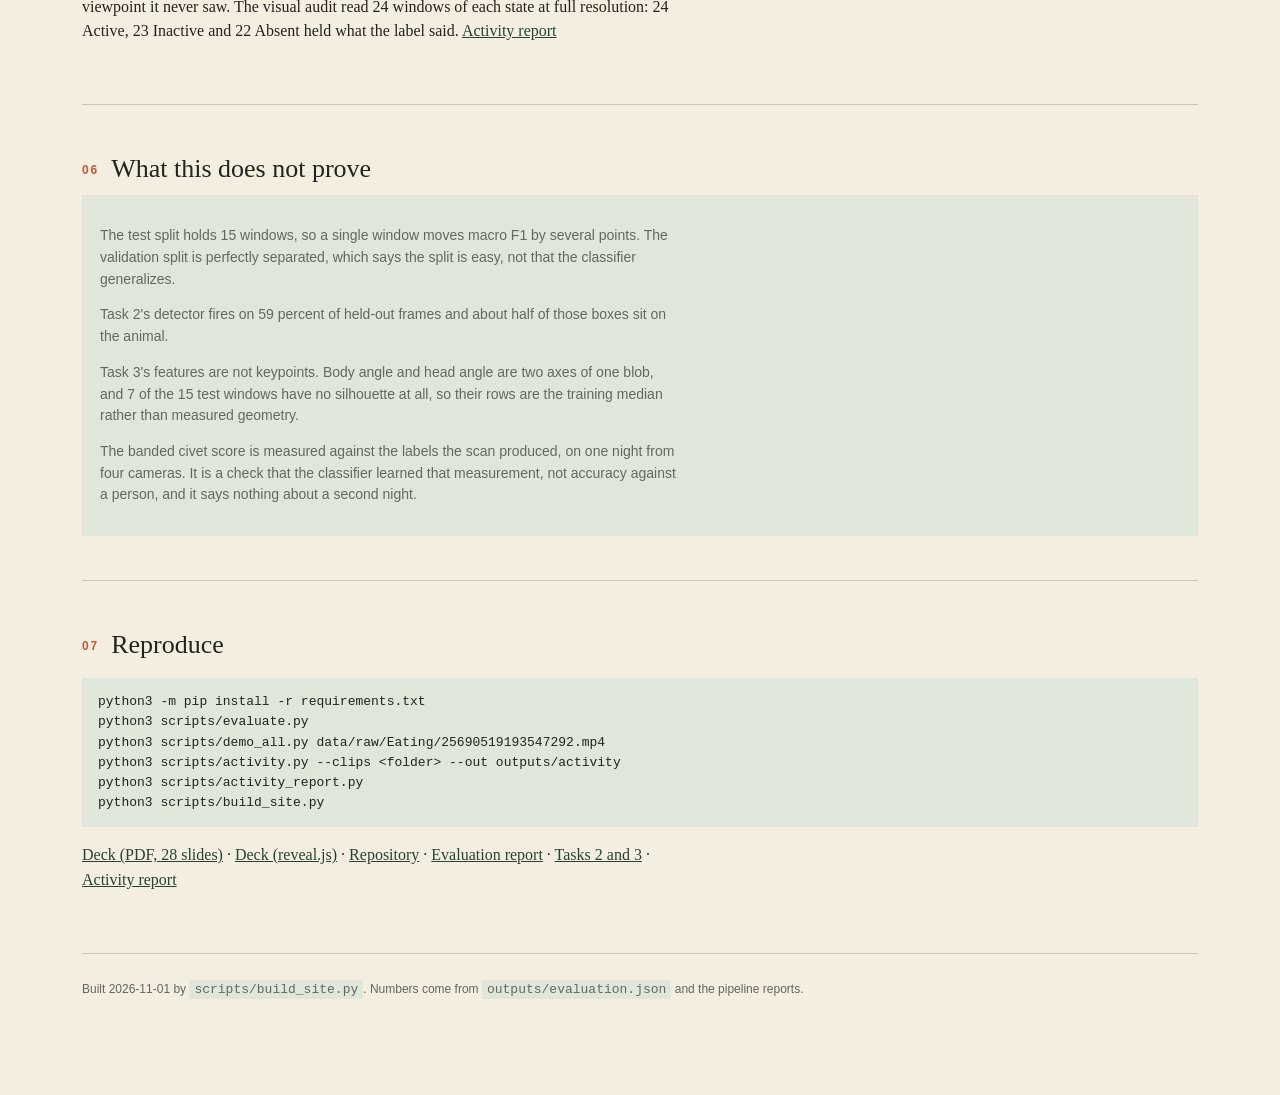
==== commit 6ffa3284: "fix(docs): correct the limits note and drop the stale commit stamp The boundaries slide now has six " ====
--- a/site/index.html
+++ b/site/index.html
@@ -242,7 +242,7 @@
   <a href="https://github.com/ChindanaiNaKub/civet-behavior-detection/blob/main/docs/ACTIVITY-REPORT.md">Activity report</a></p>
 </section>
 
-<footer>Built 2026-11-01 from commit d4e865f by <code>scripts/build_site.py</code>.
+<footer>Built 2026-11-01 by <code>scripts/build_site.py</code>.
 Numbers come from <code>outputs/evaluation.json</code> and the pipeline reports.</footer>
 </div>
 <script>
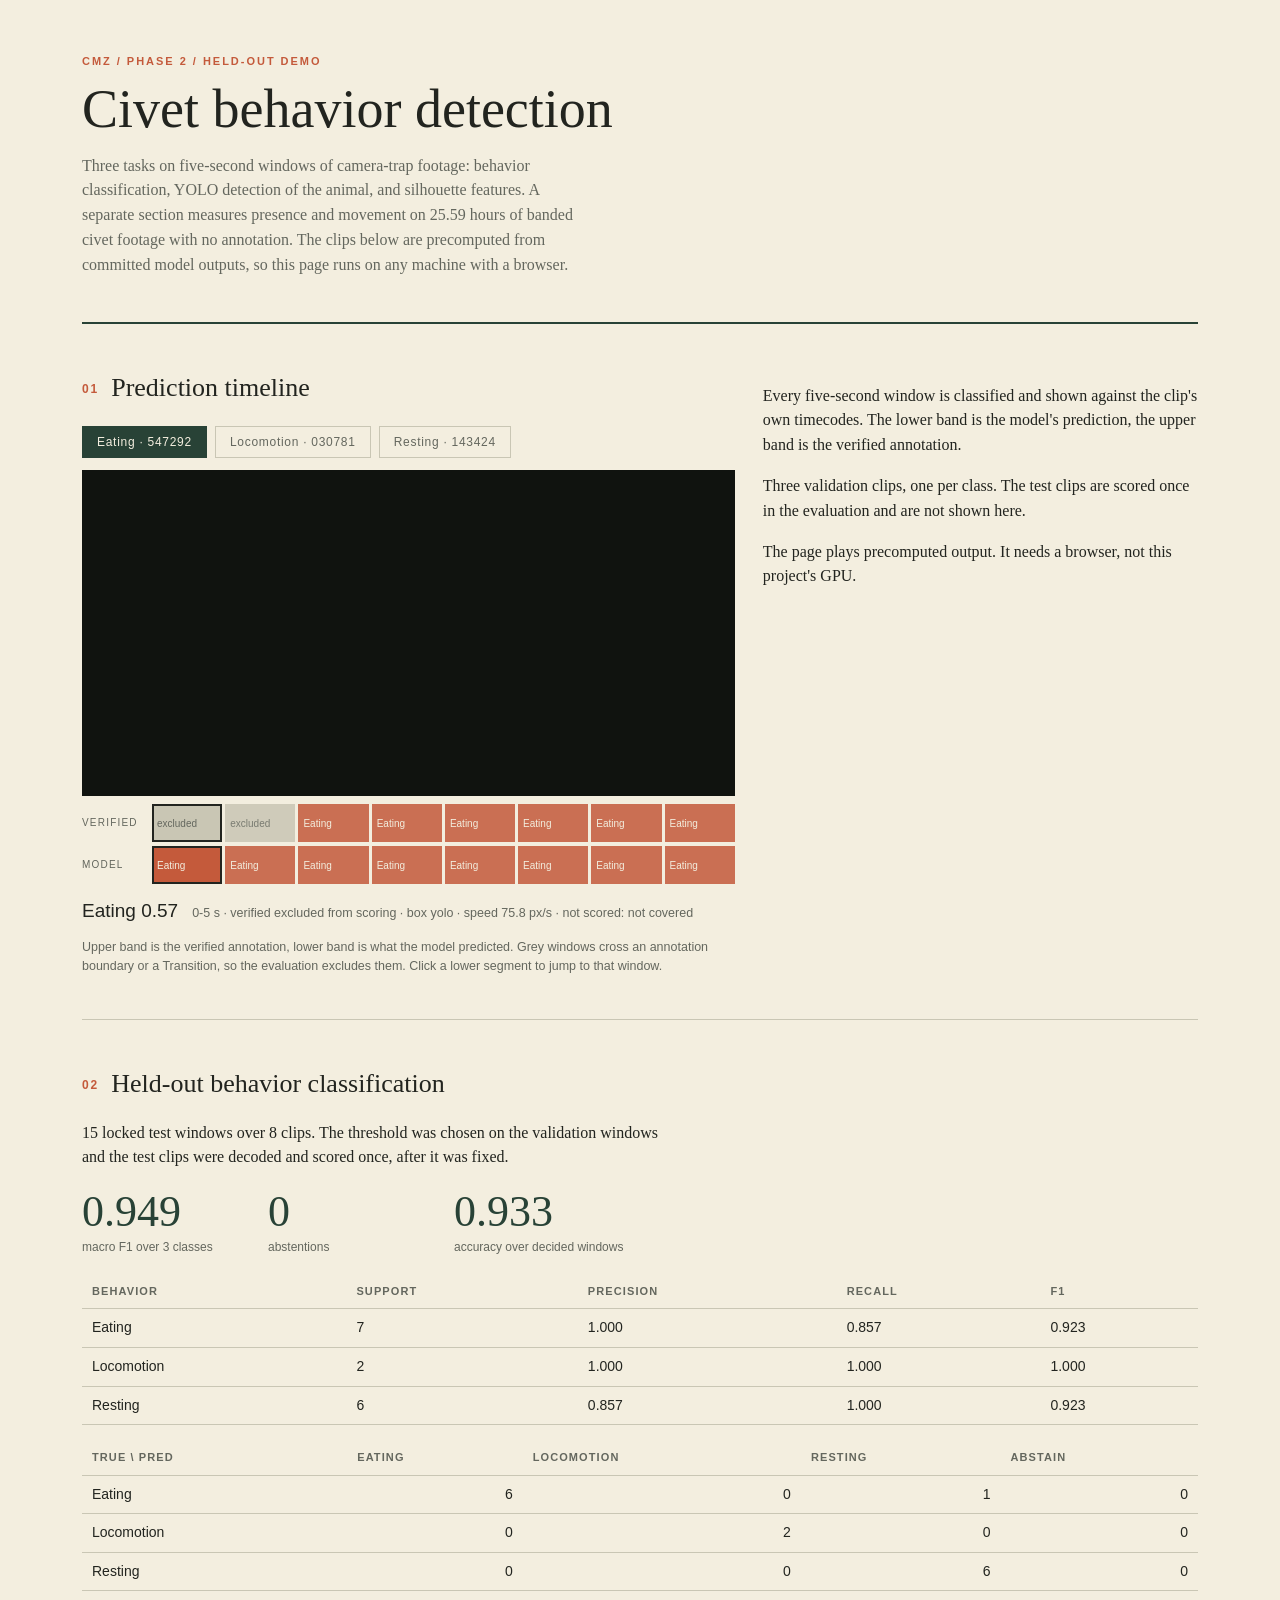
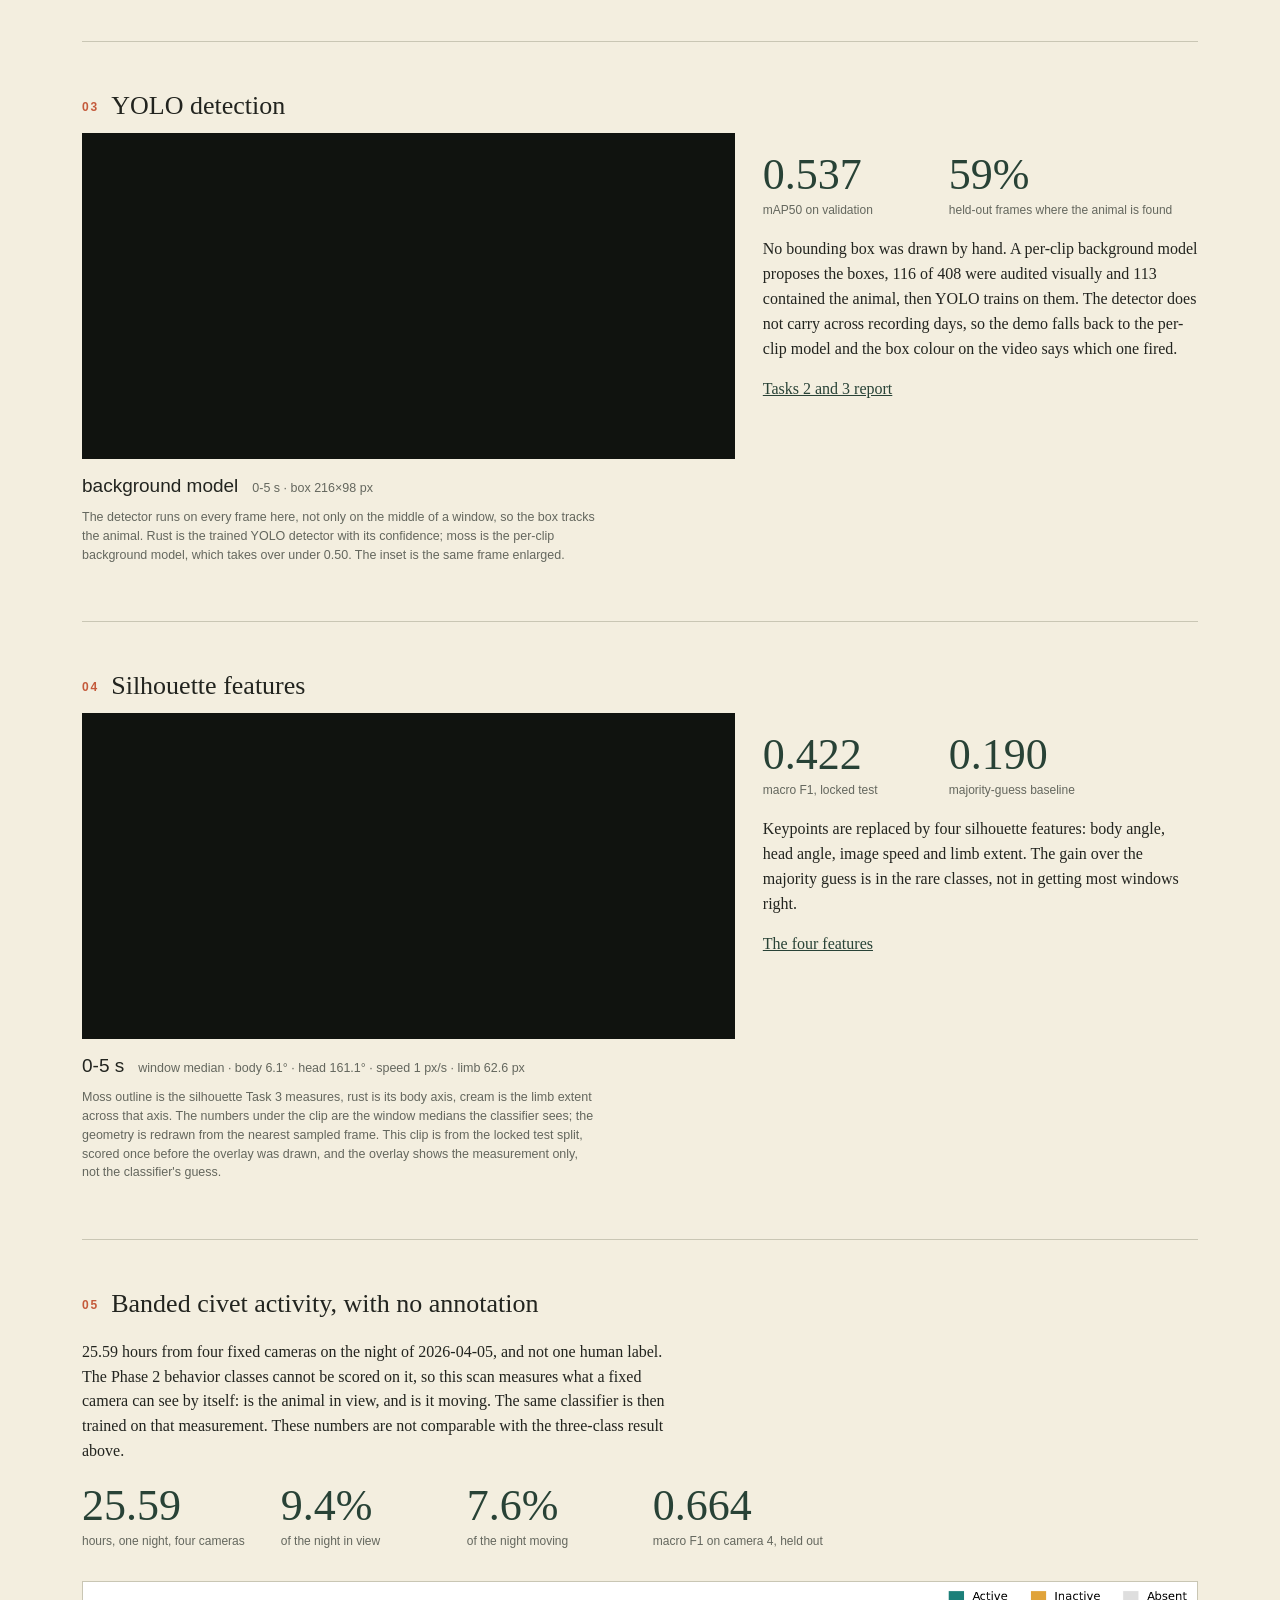
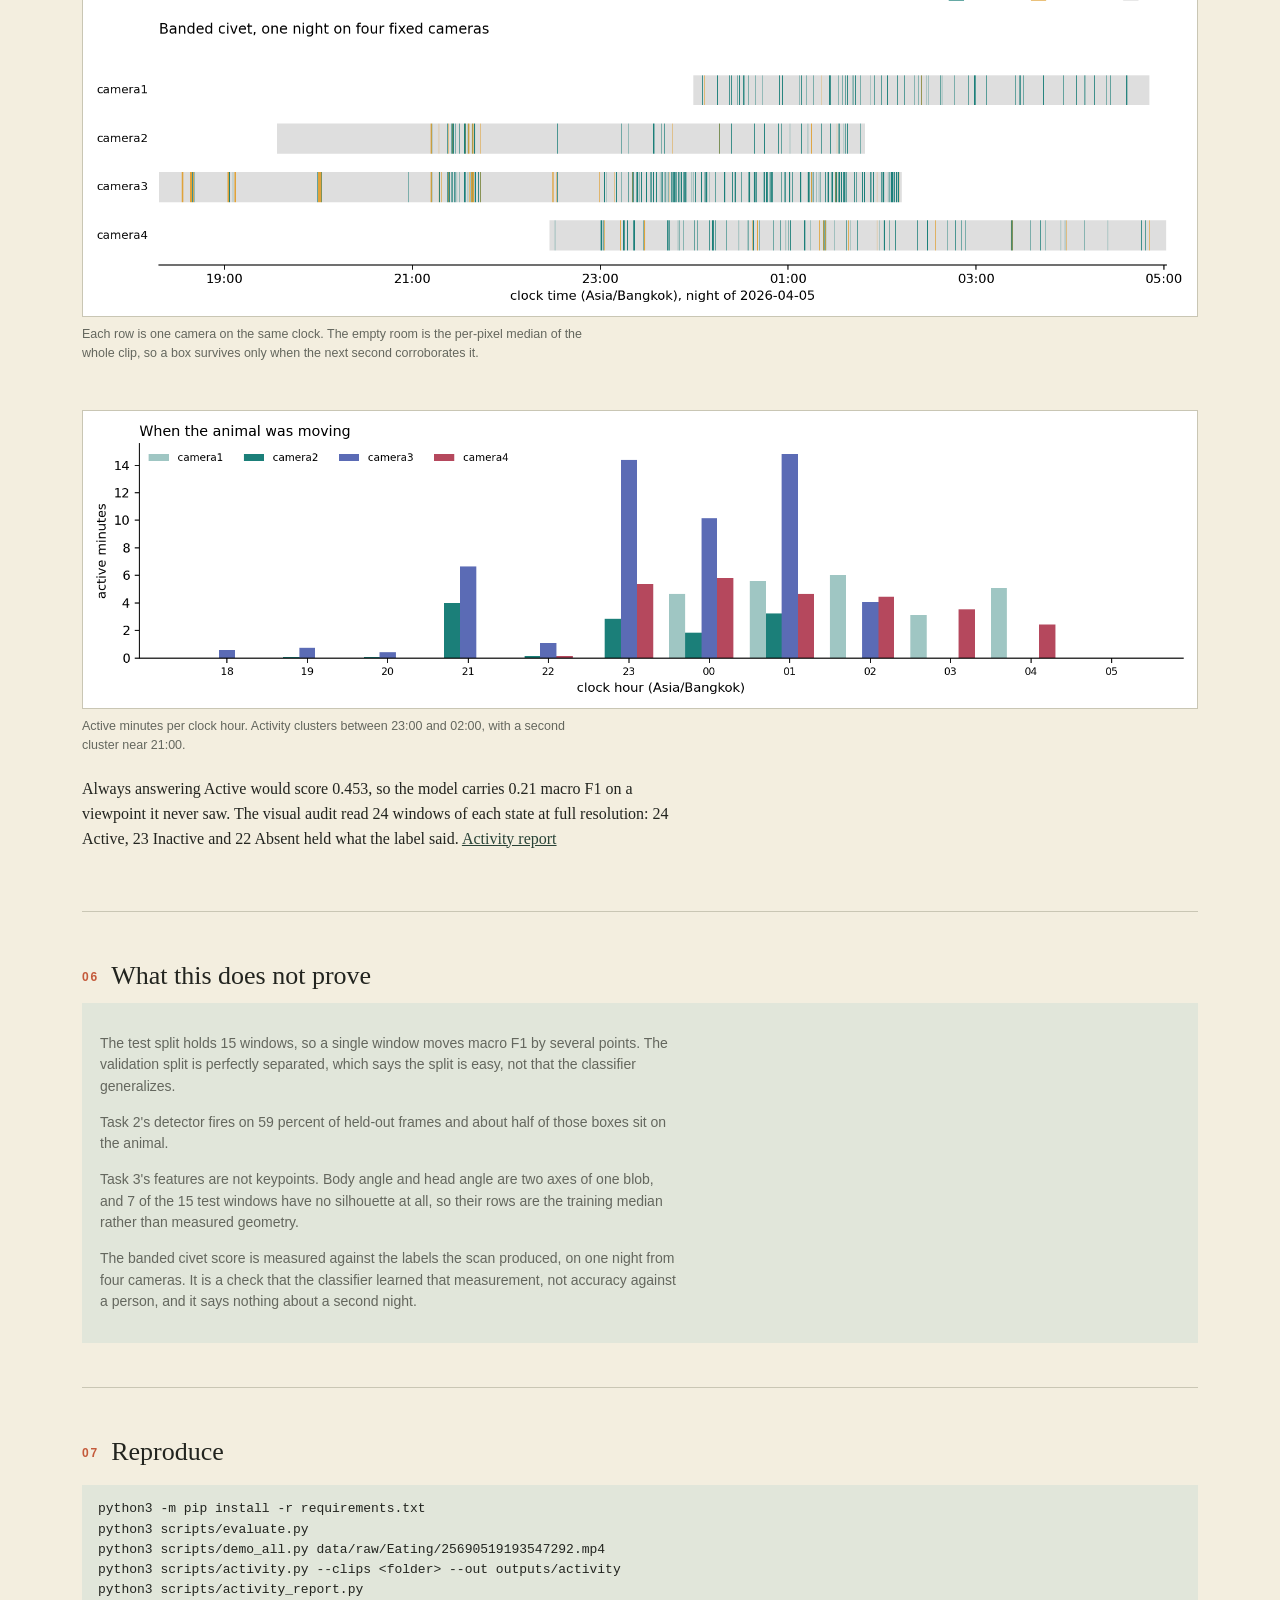
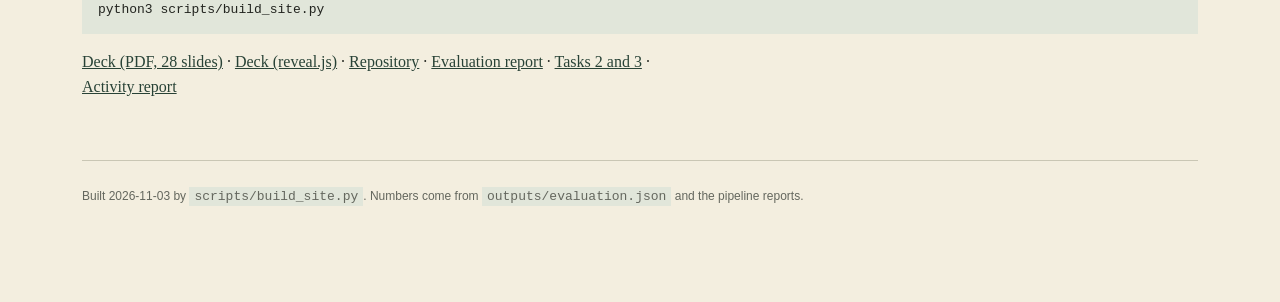
==== commit f7dc6ad0: "feat: give Tasks 2 and 3 their own clip on the demo site The page had no clip for Task 3 and no per-" ====
--- a/site/index.html
+++ b/site/index.html
@@ -62,7 +62,7 @@
     font-family:"Helvetica Neue", sans-serif; }
   figure { margin:20px 0 6px; }
   figure img { width:100%; display:block; border:1px solid var(--rule); }
-  figcaption { margin-top:8px; font:12.5px/1.5 "Helvetica Neue", sans-serif; color:var(--muted); max-width:74ch; }
+  figcaption, .caption { margin-top:8px; font:12.5px/1.5 "Helvetica Neue", sans-serif; color:var(--muted); max-width:74ch; }
   .figgrid { display:grid; gap:22px; }
   code { font:13px/1.4 ui-monospace, "SF Mono", Menlo, monospace; background:var(--panel);
     padding:2px 5px; }
@@ -152,9 +152,19 @@
 </section>
 
 <section>
+  <h2><span class="num">03</span>YOLO detection</h2>
   <div class="row">
     <div>
-      <h2><span class="num">03</span>YOLO detection</h2>
+      <div class="player" data-rows="task2">
+        <video src="media/task2-detection.mp4" muted loop playsinline preload="metadata"></video>
+        <div class="readout"><b class="now">-</b><span class="meta"></span></div>
+      </div>
+      <p class="caption">The detector runs on every frame here, not only on the middle of a
+      window, so the box tracks the animal. Rust is the trained YOLO detector with its
+      confidence; moss is the per-clip background model, which takes over under 0.50. The
+      inset is the same frame enlarged.</p>
+    </div>
+    <div>
       <div class="big">
         <div><b>0.537</b><span>mAP50 on validation</span></div>
         <div><b>59%</b><span>held-out frames where the animal is found</span></div>
@@ -165,8 +175,24 @@
       model and the box colour on the video says which one fired.</p>
       <p><a href="https://github.com/ChindanaiNaKub/civet-behavior-detection/blob/main/docs/TASKS-2-AND-3.md">Tasks 2 and 3 report</a></p>
     </div>
-    <div>
-      <h2><span class="num">04</span>Silhouette features</h2>
+  </div>
+</section>
+
+<section>
+  <h2><span class="num">04</span>Silhouette features</h2>
+  <div class="row">
+    <div>
+      <div class="player" data-rows="task3">
+        <video src="media/task3-features.mp4" muted loop playsinline preload="metadata"></video>
+        <div class="readout"><b class="now">-</b><span class="meta"></span></div>
+      </div>
+      <p class="caption">Moss outline is the silhouette Task 3 measures, rust is its body axis,
+      cream is the limb extent across that axis. The numbers under the clip are the window
+      medians the classifier sees; the geometry is redrawn from the nearest sampled frame.
+      This clip is from the locked test split, scored once before the overlay was drawn, and
+      the overlay shows the measurement only, not the classifier's guess.</p>
+    </div>
+    <div>
       <div class="big">
         <div><b>0.422</b><span>macro F1, locked test</span></div>
         <div><b>0.190</b><span>majority-guess baseline</span></div>
@@ -242,11 +268,12 @@
   <a href="https://github.com/ChindanaiNaKub/civet-behavior-detection/blob/main/docs/ACTIVITY-REPORT.md">Activity report</a></p>
 </section>
 
-<footer>Built 2026-11-01 by <code>scripts/build_site.py</code>.
+<footer>Built 2026-11-03 by <code>scripts/build_site.py</code>.
 Numbers come from <code>outputs/evaluation.json</code> and the pipeline reports.</footer>
 </div>
 <script>
 const CLIPS = [{"id":"25690519193547292","path":"/home/prab/Documents/cmu/image_processing/group/civet-behavior-detection/data/raw/Eating/25690519193547292.mp4","group":"Eating","duration":68.84,"rendered_s":40.0,"windows":[{"start":0.0,"end":5.0,"label":"Eating","leaned":"Eating","confidence":0.573,"probabilities":[0.573,0.353,0.074],"verified":null,"excluded":"not_covered","box":[1026,752,1509,938],"source":"yolo","detector_conf":0.901,"features":{"body_angle_deg":21.8,"head_angle_deg":29.7,"speed_px_s":75.8,"limb_extent_px":178.5,"box_area_px":85904.0}},{"start":5.0,"end":10.0,"label":"Eating","leaned":"Eating","confidence":0.706,"probabilities":[0.706,0.264,0.03],"verified":null,"excluded":"not_covered","box":[750,588,882,766],"source":"motion","detector_conf":0.0,"features":{"body_angle_deg":50.2,"head_angle_deg":71.1,"speed_px_s":42.0,"limb_extent_px":109.9,"box_area_px":27840.0}},{"start":10.0,"end":15.0,"label":"Eating","leaned":"Eating","confidence":0.71,"probabilities":[0.71,0.252,0.038],"verified":"Eating","excluded":"","box":null,"source":"none","detector_conf":0.0,"features":{"body_angle_deg":null,"head_angle_deg":null,"speed_px_s":null,"limb_extent_px":null,"box_area_px":null}},{"start":15.0,"end":20.0,"label":"Eating","leaned":"Eating","confidence":0.706,"probabilities":[0.706,0.264,0.03],"verified":"Eating","excluded":"","box":[644,368,700,408],"source":"motion","detector_conf":0.0,"features":{"body_angle_deg":124.9,"head_angle_deg":43.6,"speed_px_s":38.1,"limb_extent_px":51.9,"box_area_px":4188.0}},{"start":20.0,"end":25.0,"label":"Eating","leaned":"Eating","confidence":0.698,"probabilities":[0.698,0.257,0.045],"verified":"Eating","excluded":"","box":null,"source":"none","detector_conf":0.0,"features":{"body_angle_deg":93.8,"head_angle_deg":21.9,"speed_px_s":15.7,"limb_extent_px":59.9,"box_area_px":4834.0}},{"start":25.0,"end":30.0,"label":"Eating","leaned":"Eating","confidence":0.647,"probabilities":[0.647,0.318,0.036],"verified":"Eating","excluded":"","box":null,"source":"none","detector_conf":0.0,"features":{"body_angle_deg":null,"head_angle_deg":null,"speed_px_s":null,"limb_extent_px":null,"box_area_px":null}},{"start":30.0,"end":35.0,"label":"Eating","leaned":"Eating","confidence":0.686,"probabilities":[0.686,0.281,0.032],"verified":"Eating","excluded":"","box":null,"source":"none","detector_conf":0.0,"features":{"body_angle_deg":null,"head_angle_deg":null,"speed_px_s":null,"limb_extent_px":null,"box_area_px":null}},{"start":35.0,"end":40.0,"label":"Eating","leaned":"Eating","confidence":0.666,"probabilities":[0.666,0.296,0.039],"verified":"Eating","excluded":"","box":null,"source":"none","detector_conf":0.0,"features":{"body_angle_deg":null,"head_angle_deg":null,"speed_px_s":null,"limb_extent_px":null,"box_area_px":null}}]},{"id":"25690518091030781","path":"/home/prab/Documents/cmu/image_processing/group/civet-behavior-detection/data/raw/Locomotion/25690518091030781.mp4","group":"Locomotion","duration":10.24,"rendered_s":10.0,"windows":[{"start":0.0,"end":5.0,"label":"Locomotion","leaned":"Locomotion","confidence":0.485,"probabilities":[0.108,0.485,0.407],"verified":"Locomotion","excluded":"","box":[541,892,1019,992],"source":"yolo","detector_conf":0.701,"features":{"body_angle_deg":150.1,"head_angle_deg":76.0,"speed_px_s":287.9,"limb_extent_px":159.1,"box_area_px":85142.0}},{"start":5.0,"end":10.0,"label":"Locomotion","leaned":"Locomotion","confidence":0.488,"probabilities":[0.069,0.488,0.443],"verified":null,"excluded":"not_covered","box":null,"source":"none","detector_conf":0.0,"features":{"body_angle_deg":140.4,"head_angle_deg":144.4,"speed_px_s":187.6,"limb_extent_px":102.9,"box_area_px":43052.0}}]},{"id":"25690519195143424","path":"/home/prab/Documents/cmu/image_processing/group/civet-behavior-detection/data/raw/Resting/25690519195143424.mp4","group":"Resting","duration":122.24,"rendered_s":40.0,"windows":[{"start":0.0,"end":5.0,"label":"Resting","leaned":"Resting","confidence":0.802,"probabilities":[0.024,0.174,0.802],"verified":null,"excluded":"not_covered","box":[854,186,1070,284],"source":"motion","detector_conf":0.0,"features":{"body_angle_deg":179.6,"head_angle_deg":159.1,"speed_px_s":1.6,"limb_extent_px":98.0,"box_area_px":22000.0}},{"start":5.0,"end":10.0,"label":"Resting","leaned":"Resting","confidence":0.837,"probabilities":[0.021,0.142,0.837],"verified":null,"excluded":"not_covered","box":[783,144,1041,312],"source":"yolo","detector_conf":0.839,"features":{"body_angle_deg":9.3,"head_angle_deg":123.5,"speed_px_s":22.2,"limb_extent_px":138.2,"box_area_px":53460.0}},{"start":10.0,"end":15.0,"label":"Resting","leaned":"Resting","confidence":0.837,"probabilities":[0.026,0.137,0.837],"verified":null,"excluded":"non_class_label","box":[855,134,1089,304],"source":"yolo","detector_conf":0.805,"features":{"body_angle_deg":169.5,"head_angle_deg":108.0,"speed_px_s":14.1,"limb_extent_px":165.8,"box_area_px":40584.0}},{"start":15.0,"end":20.0,"label":"Resting","leaned":"Resting","confidence":0.866,"probabilities":[0.024,0.11,0.866],"verified":null,"excluded":"non_class_label","box":[871,171,1057,307],"source":"yolo","detector_conf":0.762,"features":{"body_angle_deg":6.0,"head_angle_deg":37.1,"speed_px_s":15.9,"limb_extent_px":129.2,"box_area_px":28600.0}},{"start":20.0,"end":25.0,"label":"Resting","leaned":"Resting","confidence":0.854,"probabilities":[0.02,0.127,0.854],"verified":null,"excluded":"not_covered","box":[860,182,1031,300],"source":"yolo","detector_conf":0.588,"features":{"body_angle_deg":176.2,"head_angle_deg":17.4,"speed_px_s":4.9,"limb_extent_px":95.4,"box_area_px":16920.0}},{"start":25.0,"end":30.0,"label":"Resting","leaned":"Resting","confidence":0.864,"probabilities":[0.022,0.114,0.864],"verified":"Resting","excluded":"","box":[946,184,1042,252],"source":"motion","detector_conf":0.496,"features":{"body_angle_deg":148.8,"head_angle_deg":82.4,"speed_px_s":17.5,"limb_extent_px":76.8,"box_area_px":8402.0}},{"start":30.0,"end":35.0,"label":"Resting","leaned":"Resting","confidence":0.854,"probabilities":[0.024,0.123,0.854],"verified":"Resting","excluded":"","box":[851,186,1054,301],"source":"yolo","detector_conf":0.838,"features":{"body_angle_deg":160.1,"head_angle_deg":57.8,"speed_px_s":7.8,"limb_extent_px":68.9,"box_area_px":6194.0}},{"start":35.0,"end":40.0,"label":"Resting","leaned":"Resting","confidence":0.836,"probabilities":[0.025,0.139,0.836],"verified":"Resting","excluded":"","box":[850,187,1055,302],"source":"yolo","detector_conf":0.711,"features":{"body_angle_deg":null,"head_angle_deg":null,"speed_px_s":null,"limb_extent_px":null,"box_area_px":null}}]}];
+const TASKS = {"task2":[{"start":0.0,"end":5.0,"label":"Resting","leaned":"Resting","confidence":0.802,"probabilities":[0.024,0.174,0.802],"verified":null,"excluded":"not_covered","box":[854,186,1070,284],"source":"motion","detector_conf":0.0,"features":{"body_angle_deg":179.6,"head_angle_deg":159.1,"speed_px_s":1.6,"limb_extent_px":98.0,"box_area_px":22000.0}},{"start":5.0,"end":10.0,"label":"Resting","leaned":"Resting","confidence":0.837,"probabilities":[0.021,0.142,0.837],"verified":null,"excluded":"not_covered","box":[783,144,1041,312],"source":"yolo","detector_conf":0.839,"features":{"body_angle_deg":9.3,"head_angle_deg":123.5,"speed_px_s":22.2,"limb_extent_px":138.2,"box_area_px":53460.0}},{"start":10.0,"end":15.0,"label":"Resting","leaned":"Resting","confidence":0.837,"probabilities":[0.026,0.137,0.837],"verified":null,"excluded":"non_class_label","box":[855,134,1089,304],"source":"yolo","detector_conf":0.805,"features":{"body_angle_deg":169.5,"head_angle_deg":108.0,"speed_px_s":14.1,"limb_extent_px":165.8,"box_area_px":40584.0}},{"start":15.0,"end":20.0,"label":"Resting","leaned":"Resting","confidence":0.866,"probabilities":[0.024,0.11,0.866],"verified":null,"excluded":"non_class_label","box":[871,171,1057,307],"source":"yolo","detector_conf":0.762,"features":{"body_angle_deg":6.0,"head_angle_deg":37.1,"speed_px_s":15.9,"limb_extent_px":129.2,"box_area_px":28600.0}},{"start":20.0,"end":25.0,"label":"Resting","leaned":"Resting","confidence":0.854,"probabilities":[0.02,0.127,0.854],"verified":null,"excluded":"not_covered","box":[860,182,1031,300],"source":"yolo","detector_conf":0.588,"features":{"body_angle_deg":176.2,"head_angle_deg":17.4,"speed_px_s":4.9,"limb_extent_px":95.4,"box_area_px":16920.0}},{"start":25.0,"end":30.0,"label":"Resting","leaned":"Resting","confidence":0.864,"probabilities":[0.022,0.114,0.864],"verified":"Resting","excluded":"","box":[946,184,1042,252],"source":"motion","detector_conf":0.496,"features":{"body_angle_deg":148.8,"head_angle_deg":82.4,"speed_px_s":17.5,"limb_extent_px":76.8,"box_area_px":8402.0}},{"start":30.0,"end":35.0,"label":"Resting","leaned":"Resting","confidence":0.854,"probabilities":[0.024,0.123,0.854],"verified":"Resting","excluded":"","box":[851,186,1054,301],"source":"yolo","detector_conf":0.838,"features":{"body_angle_deg":160.1,"head_angle_deg":57.8,"speed_px_s":7.8,"limb_extent_px":68.9,"box_area_px":6194.0}},{"start":35.0,"end":40.0,"label":"Resting","leaned":"Resting","confidence":0.836,"probabilities":[0.025,0.139,0.836],"verified":"Resting","excluded":"","box":[850,187,1055,302],"source":"yolo","detector_conf":0.711,"features":{"body_angle_deg":null,"head_angle_deg":null,"speed_px_s":null,"limb_extent_px":null,"box_area_px":null}}],"task3":[{"start":0.0,"end":5.0,"label":"Eating","leaned":"Eating","confidence":0.728,"probabilities":[0.728,0.234,0.038],"verified":null,"excluded":"not_covered","box":[408,462,606,528],"source":"motion","detector_conf":0.0,"features":{"body_angle_deg":6.1,"head_angle_deg":161.1,"speed_px_s":1.0,"limb_extent_px":62.6,"box_area_px":12408.0}},{"start":5.0,"end":10.0,"label":"Eating","leaned":"Eating","confidence":0.69,"probabilities":[0.69,0.262,0.048],"verified":null,"excluded":"not_covered","box":[606,510,674,564],"source":"motion","detector_conf":0.366,"features":{"body_angle_deg":25.4,"head_angle_deg":15.7,"speed_px_s":22.8,"limb_extent_px":51.9,"box_area_px":3188.0}},{"start":10.0,"end":15.0,"label":"Eating","leaned":"Eating","confidence":0.687,"probabilities":[0.687,0.26,0.053],"verified":"Eating","excluded":"","box":[632,472,700,550],"source":"motion","detector_conf":0.0,"features":{"body_angle_deg":42.8,"head_angle_deg":23.9,"speed_px_s":20.4,"limb_extent_px":68.4,"box_area_px":6384.0}},{"start":15.0,"end":20.0,"label":"Eating","leaned":"Eating","confidence":0.666,"probabilities":[0.666,0.279,0.054],"verified":"Eating","excluded":"","box":[341,365,624,534],"source":"yolo","detector_conf":0.584,"features":{"body_angle_deg":118.5,"head_angle_deg":18.8,"speed_px_s":23.9,"limb_extent_px":50.7,"box_area_px":3480.0}},{"start":20.0,"end":25.0,"label":"Eating","leaned":"Eating","confidence":0.688,"probabilities":[0.688,0.259,0.053],"verified":"Eating","excluded":"","box":[340,375,697,537],"source":"yolo","detector_conf":0.682,"features":{"body_angle_deg":45.2,"head_angle_deg":21.1,"speed_px_s":25.9,"limb_extent_px":57.2,"box_area_px":5156.0}},{"start":25.0,"end":30.0,"label":"Eating","leaned":"Eating","confidence":0.693,"probabilities":[0.693,0.254,0.054],"verified":"Eating","excluded":"","box":[343,374,693,531],"source":"yolo","detector_conf":0.861,"features":{"body_angle_deg":31.4,"head_angle_deg":38.2,"speed_px_s":22.7,"limb_extent_px":48.2,"box_area_px":3906.0}},{"start":30.0,"end":35.0,"label":"Eating","leaned":"Eating","confidence":0.702,"probabilities":[0.702,0.244,0.053],"verified":"Eating","excluded":"","box":[338,370,607,570],"source":"yolo","detector_conf":0.815,"features":{"body_angle_deg":138.0,"head_angle_deg":132.0,"speed_px_s":23.6,"limb_extent_px":49.2,"box_area_px":4680.0}},{"start":35.0,"end":40.0,"label":"Eating","leaned":"Eating","confidence":0.692,"probabilities":[0.692,0.26,0.049],"verified":"Eating","excluded":"","box":[346,368,742,533],"source":"yolo","detector_conf":0.764,"features":{"body_angle_deg":16.1,"head_angle_deg":14.2,"speed_px_s":13.3,"limb_extent_px":49.2,"box_area_px":5184.0}}]};
 const stages = [...document.querySelectorAll('.stage')];
 const tabs = [...document.querySelectorAll('.tab')];
 let active = CLIPS[0].id;
@@ -285,6 +312,31 @@
     (row.excluded ? ` · not scored: ${row.excluded.replace('_', ' ')}` : '');
 }
 
+document.querySelectorAll('.player').forEach(player => {
+  const rows = TASKS[player.dataset.rows];
+  const video = player.querySelector('video');
+  const paintOne = () => {
+    const index = rows.findIndex(r => video.currentTime >= r.start && video.currentTime < r.end);
+    const row = rows[Math.max(0, index)];
+    const f = row.features;
+    const value = v => (v === null ? '-' : v);
+    const span = `${row.start.toFixed(0)}-${row.end.toFixed(0)} s`;
+    if (player.dataset.rows === 'task2') {
+      player.querySelector('b.now').textContent = row.source === 'yolo'
+        ? `YOLO ${row.detector_conf.toFixed(2)}` : row.source === 'motion' ? 'background model' : 'no box';
+      player.querySelector('.meta').textContent = span
+        + (row.box ? ` · box ${row.box[2] - row.box[0]}×${row.box[3] - row.box[1]} px` : ' · nothing found');
+    } else {
+      player.querySelector('b.now').textContent = span;
+      player.querySelector('.meta').textContent = 'window median'
+        + ` · body ${value(f.body_angle_deg)}° · head ${value(f.head_angle_deg)}°`
+        + ` · speed ${value(f.speed_px_s)} px/s · limb ${value(f.limb_extent_px)} px`;
+    }
+  };
+  video.addEventListener('timeupdate', paintOne);
+  paintOne();
+});
+
 tabs.forEach(t => t.addEventListener('click', () => show(t.dataset.clip)));
 stages.forEach(s => {
   s.querySelectorAll('.seg').forEach(seg => seg.addEventListener('click', () => {
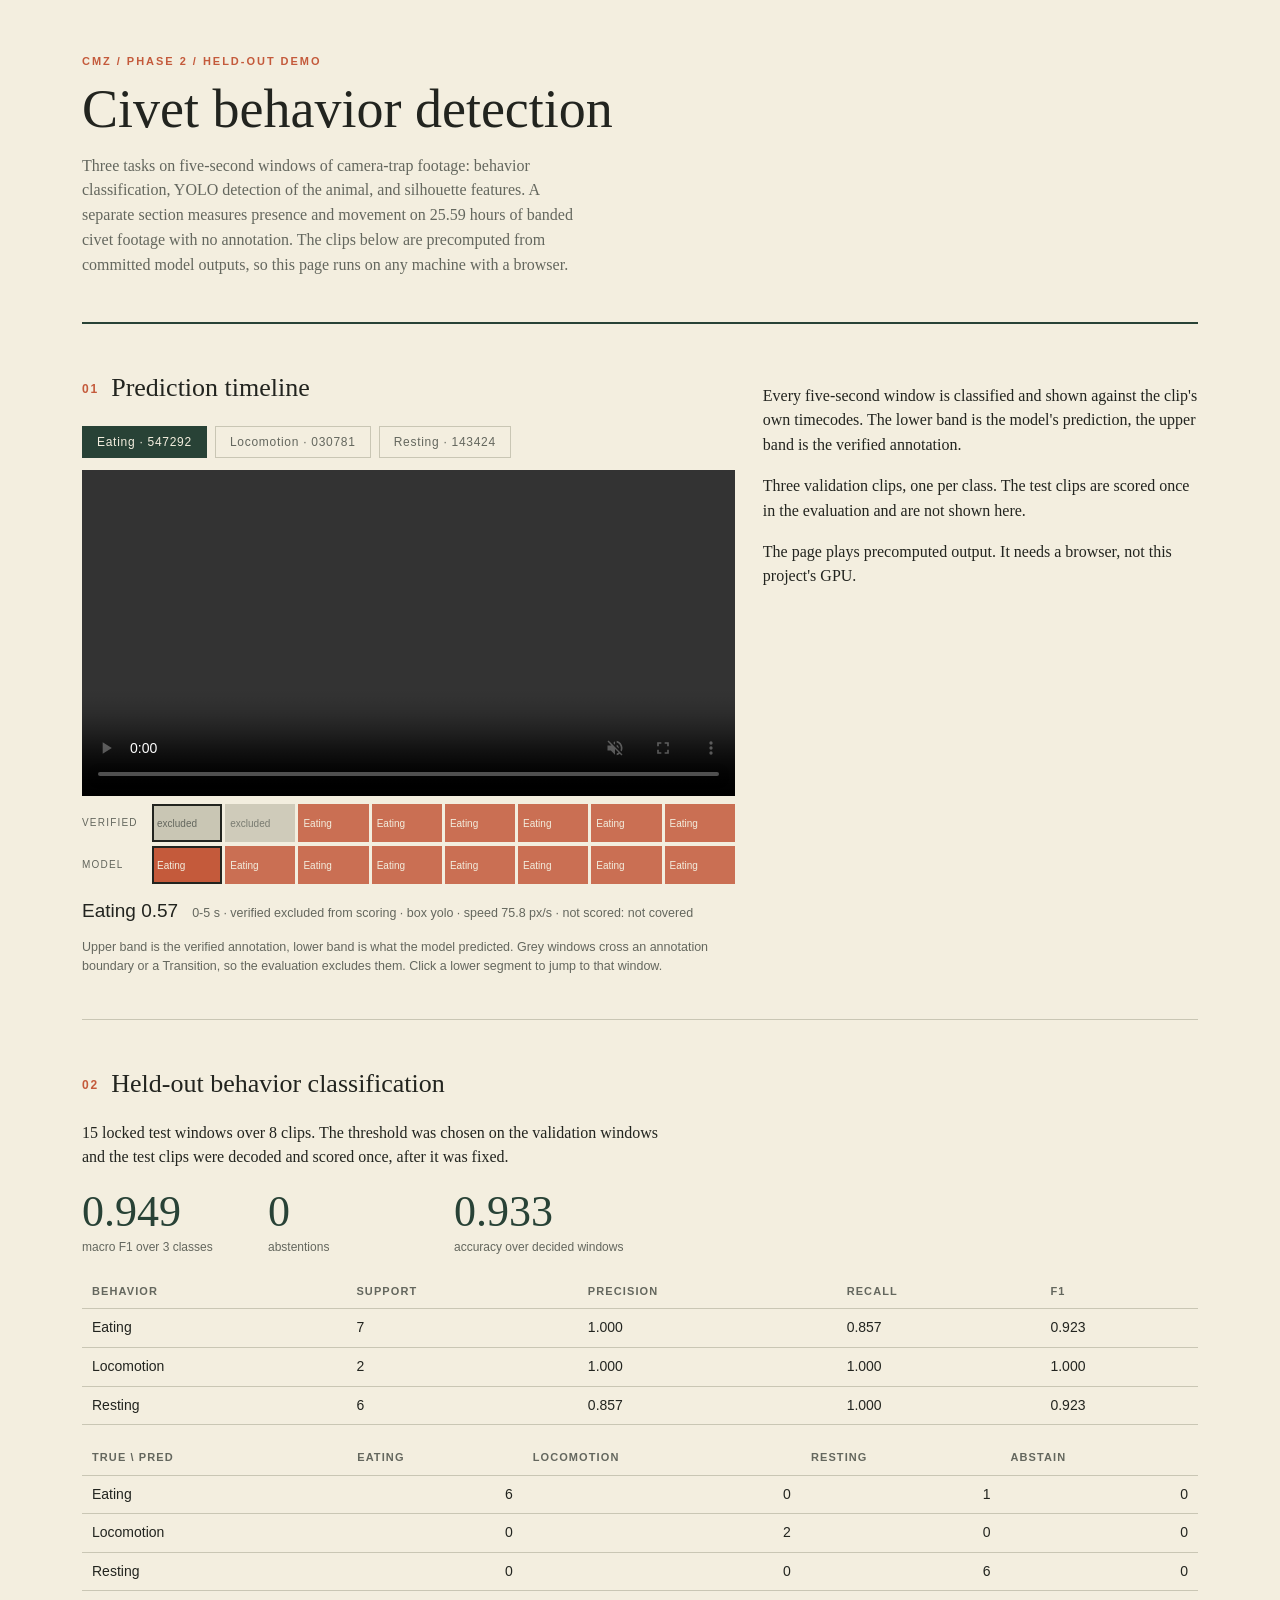
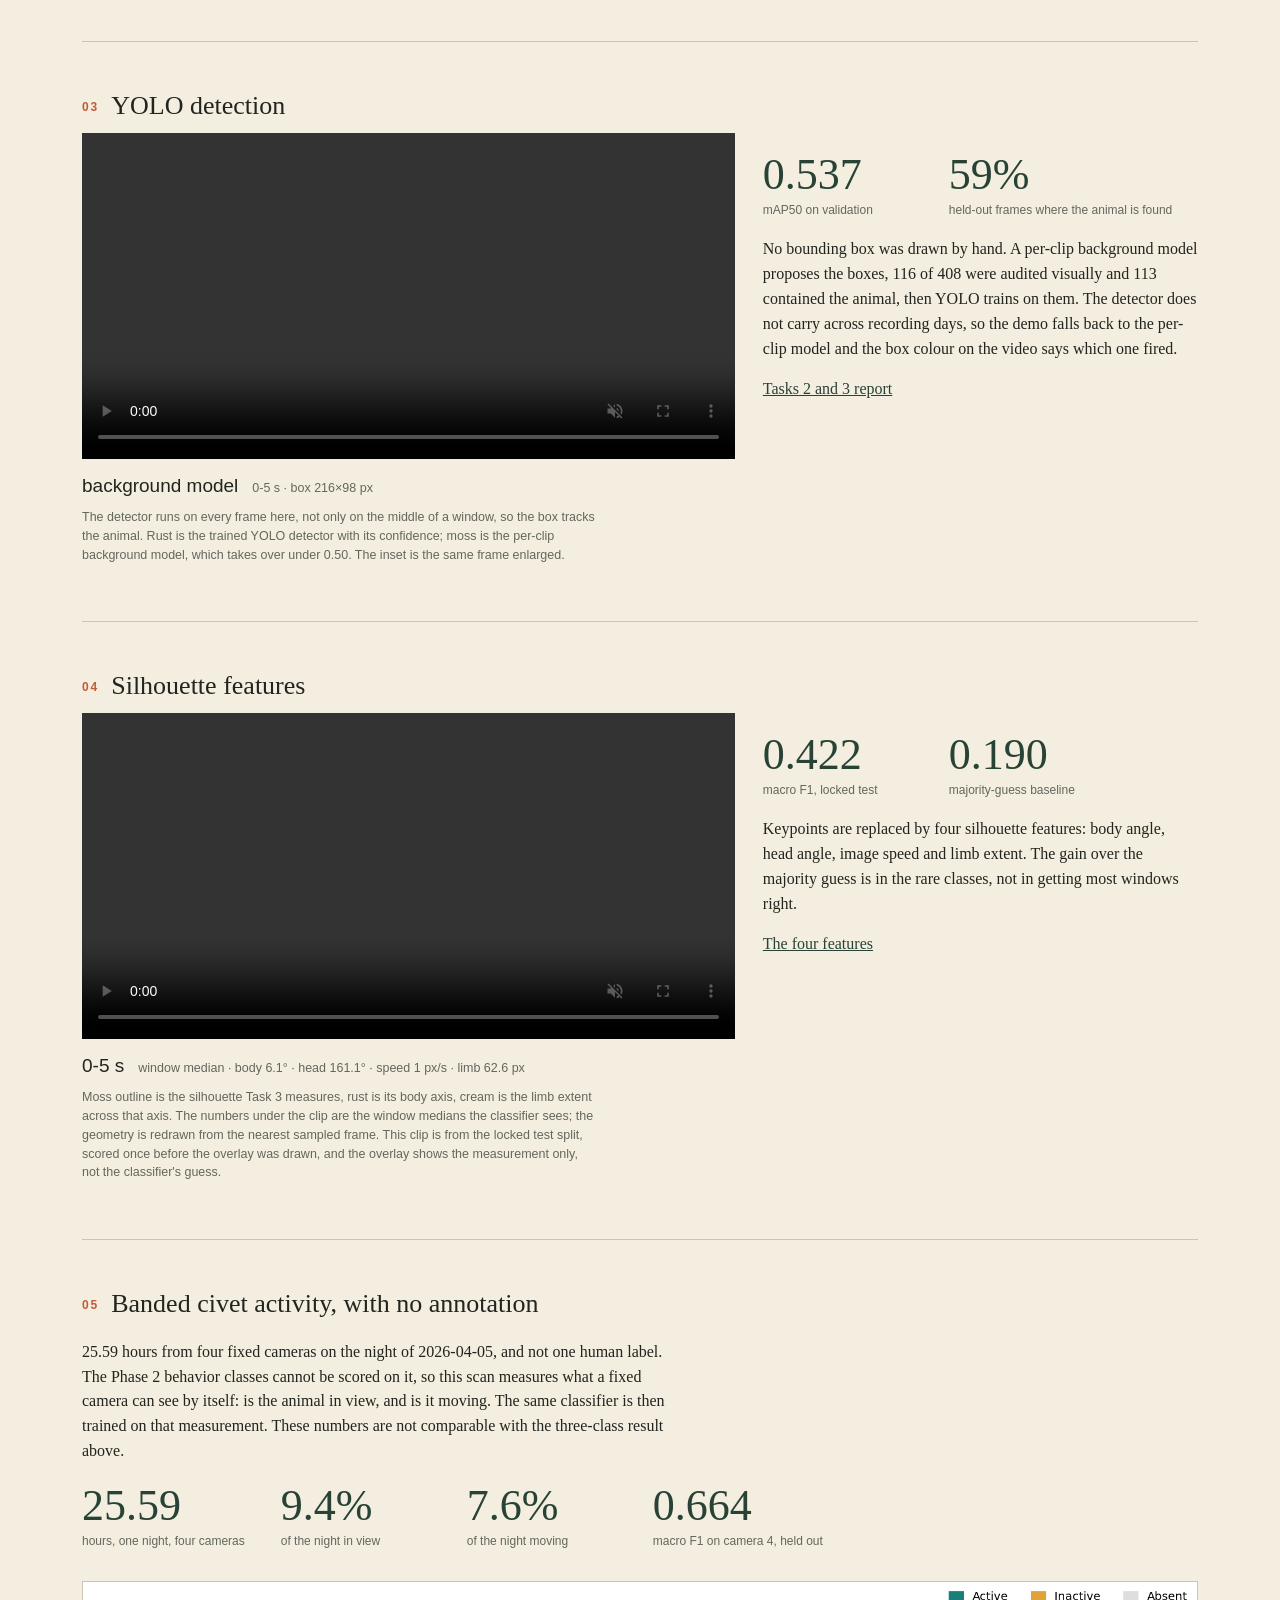
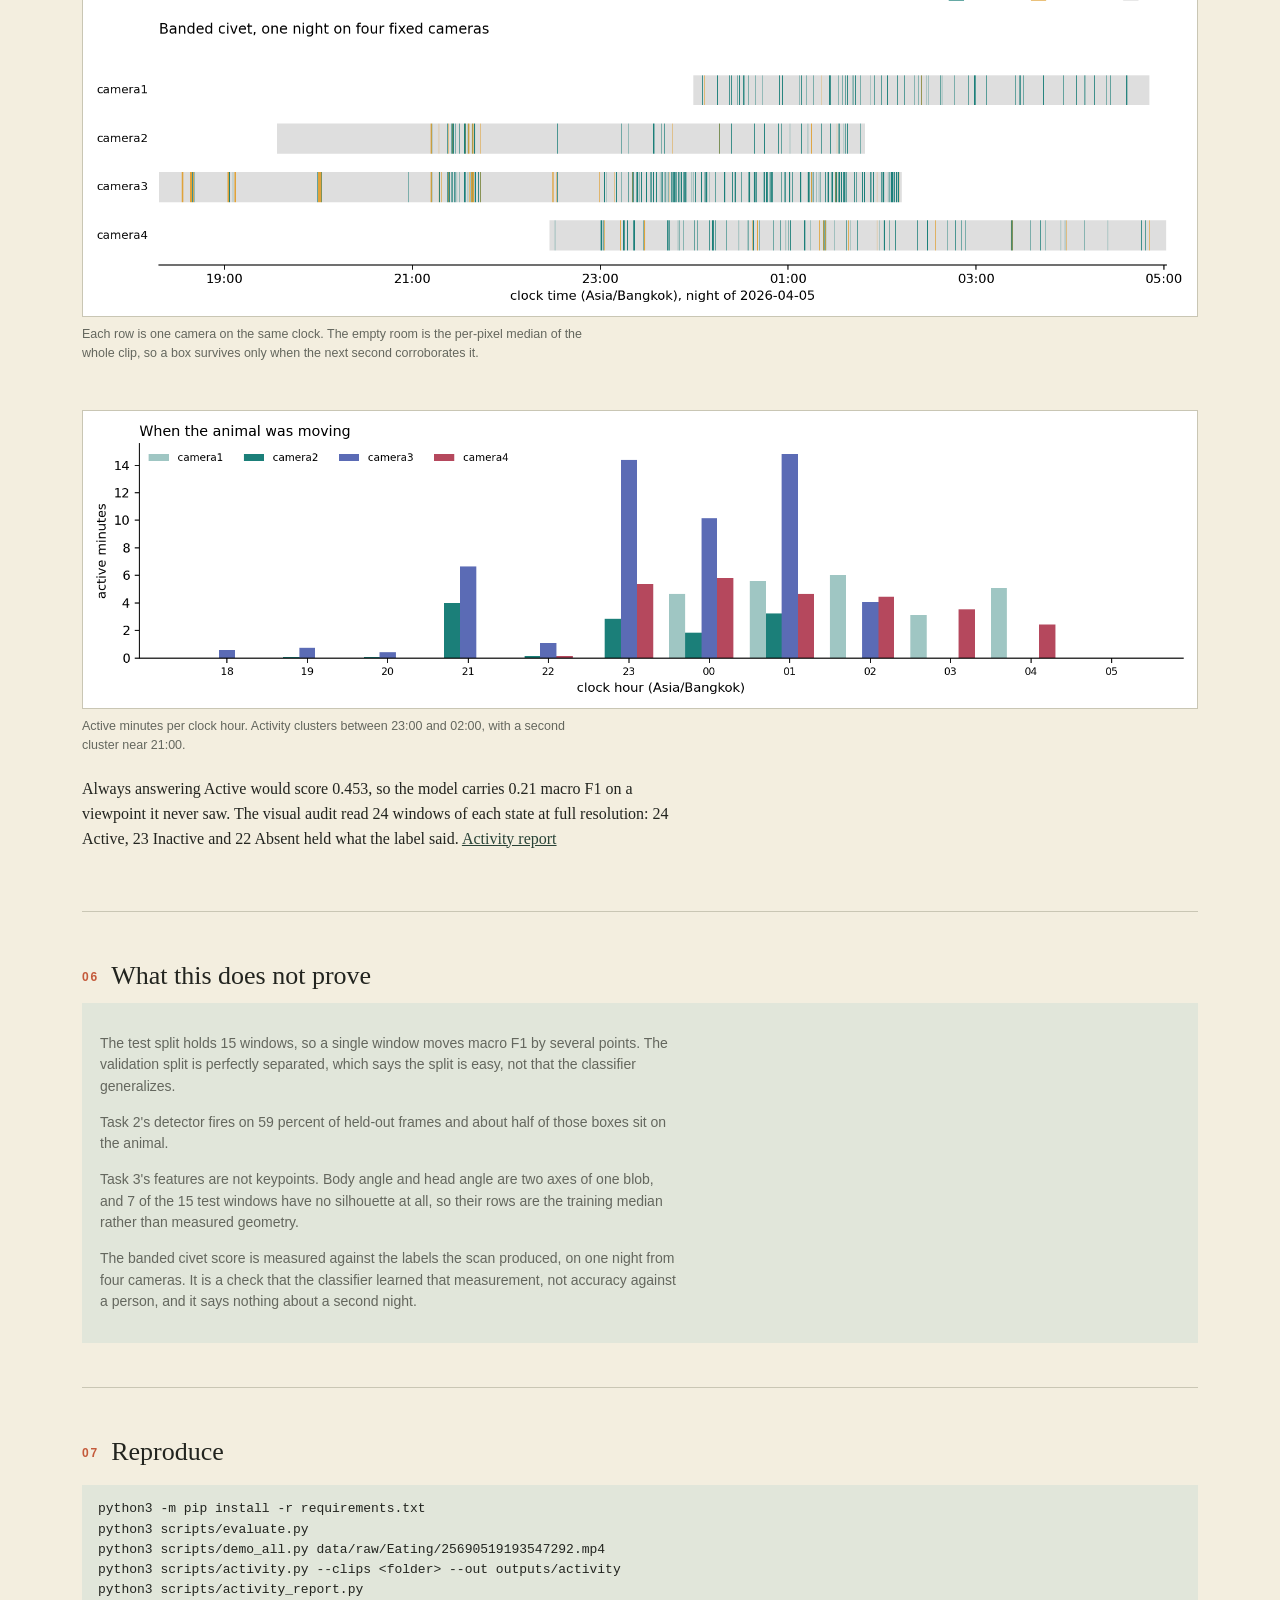
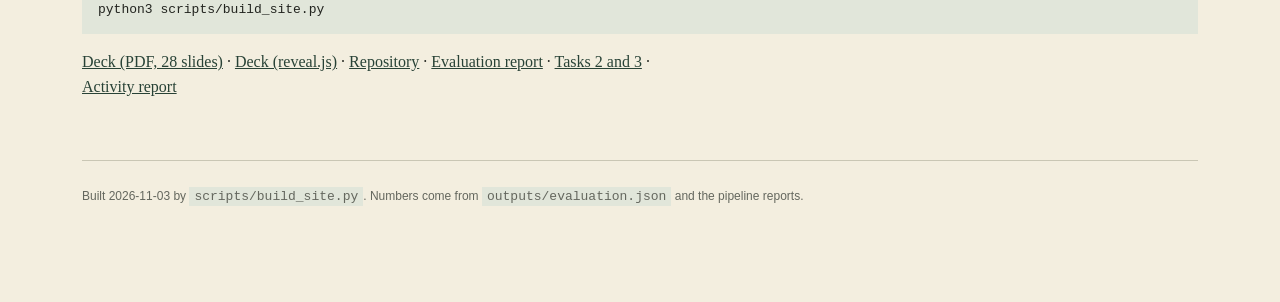
==== commit 54b439a7: "fix: make the Task 2 and Task 3 demo clips playable Both new videos had neither controls nor autopla" ====
--- a/site/index.html
+++ b/site/index.html
@@ -91,7 +91,7 @@
 <button class="tab" data-clip="25690518091030781" title="25690518091030781">Locomotion &middot; 030781</button>
 <button class="tab" data-clip="25690519195143424" title="25690519195143424">Resting &middot; 143424</button></div>
       <div class="stage" data-clip="25690519193547292">
-  <video src="media/25690519193547292.mp4" muted loop playsinline preload="metadata"></video>
+  <video src="media/25690519193547292.mp4" controls muted loop playsinline preload="metadata"></video>
   <div class="timeline">
     <div class="band"><span class="bl">verified</span><div class="segs"><span class="seg excluded" title="0.0-5.0 s: not_covered"><span>excluded</span></span><span class="seg excluded" title="5.0-10.0 s: not_covered"><span>excluded</span></span><span class="seg" style="--c:#C45A3B" title="10.0-15.0 s: Eating"><span>Eating</span></span><span class="seg" style="--c:#C45A3B" title="15.0-20.0 s: Eating"><span>Eating</span></span><span class="seg" style="--c:#C45A3B" title="20.0-25.0 s: Eating"><span>Eating</span></span><span class="seg" style="--c:#C45A3B" title="25.0-30.0 s: Eating"><span>Eating</span></span><span class="seg" style="--c:#C45A3B" title="30.0-35.0 s: Eating"><span>Eating</span></span><span class="seg" style="--c:#C45A3B" title="35.0-40.0 s: Eating"><span>Eating</span></span></div></div>
     <div class="band"><span class="bl">model</span><div class="segs"><button class="seg" data-at="0.0" style="--c:#C45A3B" title="0.0-5.0 s: Eating 0.57"><span>Eating</span></button><button class="seg" data-at="5.0" style="--c:#C45A3B" title="5.0-10.0 s: Eating 0.71"><span>Eating</span></button><button class="seg" data-at="10.0" style="--c:#C45A3B" title="10.0-15.0 s: Eating 0.71"><span>Eating</span></button><button class="seg" data-at="15.0" style="--c:#C45A3B" title="15.0-20.0 s: Eating 0.71"><span>Eating</span></button><button class="seg" data-at="20.0" style="--c:#C45A3B" title="20.0-25.0 s: Eating 0.70"><span>Eating</span></button><button class="seg" data-at="25.0" style="--c:#C45A3B" title="25.0-30.0 s: Eating 0.65"><span>Eating</span></button><button class="seg" data-at="30.0" style="--c:#C45A3B" title="30.0-35.0 s: Eating 0.69"><span>Eating</span></button><button class="seg" data-at="35.0" style="--c:#C45A3B" title="35.0-40.0 s: Eating 0.67"><span>Eating</span></button></div></div>
@@ -99,7 +99,7 @@
   <div class="readout"><b class="now">-</b><span class="meta"></span></div>
 </div>
 <div class="stage" data-clip="25690518091030781">
-  <video src="media/25690518091030781.mp4" muted loop playsinline preload="metadata"></video>
+  <video src="media/25690518091030781.mp4" controls muted loop playsinline preload="metadata"></video>
   <div class="timeline">
     <div class="band"><span class="bl">verified</span><div class="segs"><span class="seg" style="--c:#87966F" title="0.0-5.0 s: Locomotion"><span>Locomotion</span></span><span class="seg excluded" title="5.0-10.0 s: not_covered"><span>excluded</span></span></div></div>
     <div class="band"><span class="bl">model</span><div class="segs"><button class="seg" data-at="0.0" style="--c:#87966F" title="0.0-5.0 s: Locomotion 0.48"><span>Locomotion</span></button><button class="seg" data-at="5.0" style="--c:#87966F" title="5.0-10.0 s: Locomotion 0.49"><span>Locomotion</span></button></div></div>
@@ -107,7 +107,7 @@
   <div class="readout"><b class="now">-</b><span class="meta"></span></div>
 </div>
 <div class="stage" data-clip="25690519195143424">
-  <video src="media/25690519195143424.mp4" muted loop playsinline preload="metadata"></video>
+  <video src="media/25690519195143424.mp4" controls muted loop playsinline preload="metadata"></video>
   <div class="timeline">
     <div class="band"><span class="bl">verified</span><div class="segs"><span class="seg excluded" title="0.0-5.0 s: not_covered"><span>excluded</span></span><span class="seg excluded" title="5.0-10.0 s: not_covered"><span>excluded</span></span><span class="seg excluded" title="10.0-15.0 s: non_class_label"><span>excluded</span></span><span class="seg excluded" title="15.0-20.0 s: non_class_label"><span>excluded</span></span><span class="seg excluded" title="20.0-25.0 s: not_covered"><span>excluded</span></span><span class="seg" style="--c:#284236" title="25.0-30.0 s: Resting"><span>Resting</span></span><span class="seg" style="--c:#284236" title="30.0-35.0 s: Resting"><span>Resting</span></span><span class="seg" style="--c:#284236" title="35.0-40.0 s: Resting"><span>Resting</span></span></div></div>
     <div class="band"><span class="bl">model</span><div class="segs"><button class="seg" data-at="0.0" style="--c:#284236" title="0.0-5.0 s: Resting 0.80"><span>Resting</span></button><button class="seg" data-at="5.0" style="--c:#284236" title="5.0-10.0 s: Resting 0.84"><span>Resting</span></button><button class="seg" data-at="10.0" style="--c:#284236" title="10.0-15.0 s: Resting 0.84"><span>Resting</span></button><button class="seg" data-at="15.0" style="--c:#284236" title="15.0-20.0 s: Resting 0.87"><span>Resting</span></button><button class="seg" data-at="20.0" style="--c:#284236" title="20.0-25.0 s: Resting 0.85"><span>Resting</span></button><button class="seg" data-at="25.0" style="--c:#284236" title="25.0-30.0 s: Resting 0.86"><span>Resting</span></button><button class="seg" data-at="30.0" style="--c:#284236" title="30.0-35.0 s: Resting 0.85"><span>Resting</span></button><button class="seg" data-at="35.0" style="--c:#284236" title="35.0-40.0 s: Resting 0.84"><span>Resting</span></button></div></div>
@@ -156,7 +156,7 @@
   <div class="row">
     <div>
       <div class="player" data-rows="task2">
-        <video src="media/task2-detection.mp4" muted loop playsinline preload="metadata"></video>
+        <video src="media/task2-detection.mp4" controls autoplay muted loop playsinline preload="metadata"></video>
         <div class="readout"><b class="now">-</b><span class="meta"></span></div>
       </div>
       <p class="caption">The detector runs on every frame here, not only on the middle of a
@@ -183,7 +183,7 @@
   <div class="row">
     <div>
       <div class="player" data-rows="task3">
-        <video src="media/task3-features.mp4" muted loop playsinline preload="metadata"></video>
+        <video src="media/task3-features.mp4" controls autoplay muted loop playsinline preload="metadata"></video>
         <div class="readout"><b class="now">-</b><span class="meta"></span></div>
       </div>
       <p class="caption">Moss outline is the silhouette Task 3 measures, rust is its body axis,
@@ -334,6 +334,7 @@
     }
   };
   video.addEventListener('timeupdate', paintOne);
+  video.play().catch(() => {});
   paintOne();
 });
 
